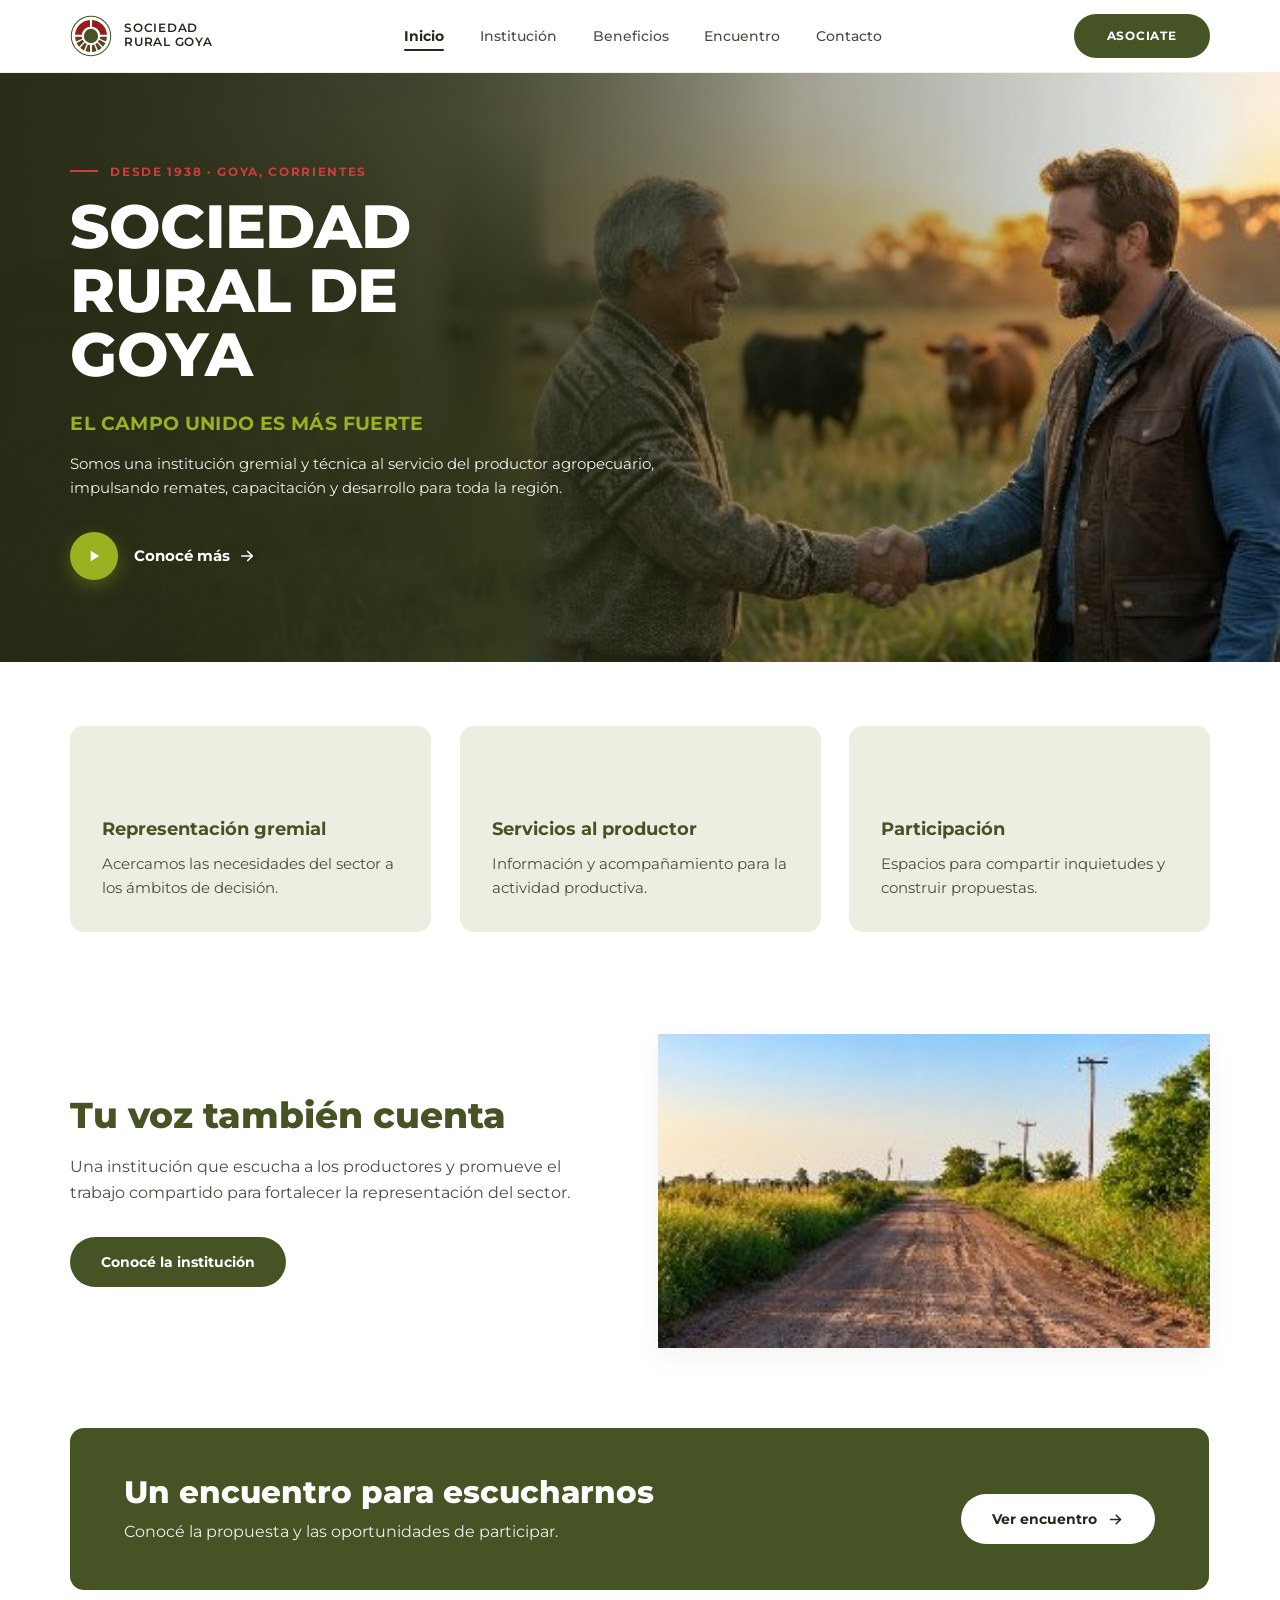
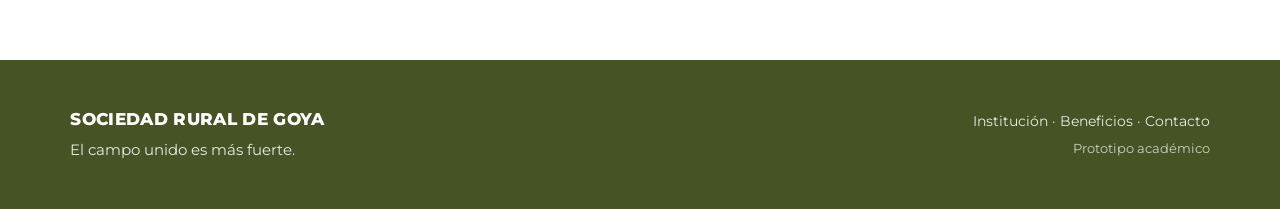
==== index.html @ 613d7abb "Initial commit: Sitio web institucional Sociedad Rural de Goya" ====
<!DOCTYPE html>
<html lang="es">
<head>
  <meta charset="UTF-8" />
  <meta name="viewport" content="width=device-width, initial-scale=1.0" />
  <title>Sociedad Rural de Goya — Inicio</title>
  <meta name="description" content="Sociedad Rural de Goya. Somos una institución gremial y técnica al servicio del productor agropecuario, impulsando remates, capacitación y desarrollo para toda la región." />
  <link rel="stylesheet" href="assets/css/fonts.css" />
  <link rel="stylesheet" href="assets/css/styles.css" />
</head>
<body>

  <!-- HEADER / NAVBAR -->
  <header class="site-header">
    <div class="container navbar">
      <a href="index.html" class="brand-logo" aria-label="Sociedad Rural de Goya - Inicio">
        <!-- Institucional Emblem SVG -->
        <svg viewBox="0 0 100 100" role="img" aria-hidden="true">
          <circle cx="50" cy="50" r="47" fill="#ffffff" stroke="#465425" stroke-width="2.5" />
          <!-- Top-left & Top-right Crimson Quadrants -->
          <path d="M 12 47 A 38 38 0 0 1 47.5 12 L 47.5 28 A 22 22 0 0 0 28 47 Z" fill="#991b1e" />
          <path d="M 52.5 12 A 38 38 0 0 1 88 47 L 72 47 A 22 22 0 0 0 52.5 28 Z" fill="#991b1e" />
          <!-- Bottom 8 Brown Rays -->
          <g fill="#5c4320">
            <path d="M 28.2 52 L 12.2 52 A 38 38 0 0 0 14.3 63.1 L 29.3 56.4 Z" />
            <path d="M 30.3 59.2 L 15.8 66.5 A 38 38 0 0 0 21.6 75.8 L 33.6 63.7 Z" />
            <path d="M 35.6 65.8 L 24.3 78.2 A 38 38 0 0 0 33.1 84.3 L 39.8 68.8 Z" />
            <path d="M 42.6 70.1 L 36.6 85.8 A 38 38 0 0 0 47.8 88.0 L 47.8 71.8 Z" />
            <path d="M 52.2 71.8 L 52.2 88.0 A 38 38 0 0 0 63.4 85.8 L 57.4 70.1 Z" />
            <path d="M 60.2 68.8 L 66.9 84.3 A 38 38 0 0 0 75.7 78.2 L 64.4 65.8 Z" />
            <path d="M 66.4 63.7 L 78.4 75.8 A 38 38 0 0 0 84.2 66.5 L 69.7 59.2 Z" />
            <path d="M 70.7 56.4 L 85.7 63.1 A 38 38 0 0 0 87.8 52 L 71.8 52 Z" />
          </g>
          <!-- Center Olive Circle -->
          <circle cx="50" cy="50" r="17" fill="#465425" />
        </svg>
        <span class="brand-text">
          <span>Sociedad</span>
          <span>Rural Goya</span>
        </span>
      </a>

      <button class="mobile-menu-toggle" aria-label="Abrir menú" aria-expanded="false">
        <svg width="26" height="26" viewBox="0 0 24 24" fill="none" stroke="currentColor" stroke-width="2.2" stroke-linecap="round">
          <line x1="3" y1="6" x2="21" y2="6" />
          <line x1="3" y1="12" x2="21" y2="12" />
          <line x1="3" y1="18" x2="21" y2="18" />
        </svg>
      </button>

      <ul class="nav-links">
        <li><a href="index.html" class="active">Inicio</a></li>
        <li><a href="institucion.html">Institución</a></li>
        <li><a href="beneficios.html">Beneficios</a></li>
        <li><a href="encuentro.html">Encuentro</a></li>
        <li><a href="#contacto">Contacto</a></li>
        <li class="nav-item-cta-mobile">
          <a href="asociate.html" class="btn btn-olive btn-nav-cta-mobile">Asociate</a>
        </li>
      </ul>

      <a href="asociate.html" class="btn btn-olive btn-nav-cta">Asociate</a>
    </div>
  </header>

  <!-- MAIN CONTENT -->
  <main>
    <!-- HERO SECTION -->
    <section class="hero-home">
      <div class="container">
        <div class="hero-home-content">
          <span class="hero-eyebrow">Desde 1938 · Goya, Corrientes</span>
          <h1 class="hero-title">
            Sociedad<br />
            Rural de<br />
            Goya
          </h1>
          <p class="hero-subtitle">El campo unido es más fuerte</p>
          <p class="hero-desc">
            Somos una institución gremial y técnica al servicio del productor agropecuario,
            impulsando remates, capacitación y desarrollo para toda la región.
          </p>
          <a href="institucion.html" class="hero-action">
            <span class="hero-play-btn" aria-hidden="true">
              <svg width="16" height="16" viewBox="0 0 24 24" fill="currentColor">
                <polygon points="7,4 20,12 7,20" />
              </svg>
            </span>
            <span class="hero-action-label">
              Conocé más
              <svg width="18" height="18" viewBox="0 0 24 24" fill="none" stroke="currentColor" stroke-width="2.2" stroke-linecap="round" stroke-linejoin="round">
                <line x1="5" y1="12" x2="19" y2="12" />
                <polyline points="13 6 19 12 13 18" />
              </svg>
            </span>
          </a>
        </div>
      </div>
    </section>

    <!-- 3 PILLARS SECTION -->
    <section class="section-pillars" id="beneficios">
      <div class="container">
        <div class="pillars-grid" data-stagger="100">
          <article class="pillar-card" data-reveal="up">
            <span class="pillar-badge" data-reveal="wipe" data-reveal-delay="200">1</span>
            <h2 class="pillar-title">Representación gremial</h2>
            <p class="pillar-text">
              Acercamos las necesidades del sector a los ámbitos de decisión.
            </p>
          </article>

          <article class="pillar-card" data-reveal="up">
            <span class="pillar-badge" data-reveal="wipe" data-reveal-delay="300">2</span>
            <h2 class="pillar-title">Servicios al productor</h2>
            <p class="pillar-text">
              Información y acompañamiento para la actividad productiva.
            </p>
          </article>

          <article class="pillar-card" data-reveal="up">
            <span class="pillar-badge" data-reveal="wipe" data-reveal-delay="400">3</span>
            <h2 class="pillar-title">Participación</h2>
            <p class="pillar-text">
              Espacios para compartir inquietudes y construir propuestas.
            </p>
          </article>
        </div>
      </div>
    </section>

    <!-- TU VOZ TAMBIÉN CUENTA -->
    <section class="section-voice">
      <div class="container">
        <div class="voice-grid">
          <div class="voice-content">
            <h2 class="section-heading" data-reveal="up">Tu voz también cuenta</h2>
            <p class="voice-text" data-reveal="up" data-reveal-delay="100">
              Una institución que escucha a los productores y promueve el trabajo compartido
              para fortalecer la representación del sector.
            </p>
            <a href="institucion.html" class="btn btn-olive" data-reveal="up" data-reveal-delay="200">Conocé la institución</a>
          </div>
          <div class="voice-image-wrap" data-reveal="up-large" data-reveal-delay="200">
            <img src="assets/img/caminos-rurales.jpg" alt="Camino rural en Goya, Corrientes" loading="lazy" />
          </div>
        </div>
      </div>
    </section>

    <!-- BANNER ENCUENTRO -->
    <section class="section-cta-banner" id="encuentro">
      <div class="container">
        <div class="cta-banner-box" data-reveal="up">
          <div>
            <h2 class="cta-banner-title" data-reveal="up">Un encuentro para escucharnos</h2>
            <p class="cta-banner-sub" data-reveal="up" data-reveal-delay="100">Conocé la propuesta y las oportunidades de participar.</p>
          </div>
          <a href="encuentro.html" class="btn btn-white" data-reveal="up" data-reveal-delay="200">
            Ver encuentro
            <svg width="17" height="17" viewBox="0 0 24 24" fill="none" stroke="currentColor" stroke-width="2.2" stroke-linecap="round" stroke-linejoin="round">
              <line x1="5" y1="12" x2="19" y2="12" />
              <polyline points="13 6 19 12 13 18" />
            </svg>
          </a>
        </div>
      </div>
    </section>
  </main>

  <!-- FOOTER -->
  <footer class="site-footer" id="contacto">
    <div class="container footer-inner">
      <div class="footer-left">
        <p class="footer-brand-title">Sociedad Rural de Goya</p>
        <p class="footer-brand-tagline">El campo unido es más fuerte.</p>
      </div>
      <div class="footer-right">
        <p class="footer-links">
          <a href="institucion.html">Institución</a> ·
          <a href="beneficios.html">Beneficios</a> ·
          <a href="#contacto">Contacto</a>
        </p>
        <p class="footer-meta">Prototipo académico</p>
      </div>
    </div>
  </footer>

  <script src="assets/js/main.js"></script>
</body>
</html>
---- assets/css/fonts.css ----
﻿@font-face {
  font-family: 'Montserrat';
  font-style: normal;
  font-weight: 400 800;
  font-display: block;
  src: url('[data-uri]') format('woff2');
  unicode-range: U+0100-02BA, U+02BD-02C5, U+02C7-02CC, U+02CE-02D7, U+02DD-02FF, U+0304, U+0308, U+0329, U+1D00-1DBF, U+1E00-1E9F, U+1EF2-1EFF, U+2020, U+20A0-20AB, U+20AD-20C0, U+2113, U+2C60-2C7F, U+A720-A7FF;
}
@font-face {
  font-family: 'Montserrat';
  font-style: normal;
  font-weight: 400 800;
  font-display: block;
  src: url('[data-uri]') format('woff2');
  unicode-range: U+0000-00FF, U+0131, U+0152-0153, U+02BB-02BC, U+02C6, U+02DA, U+02DC, U+0304, U+0308, U+0329, U+2000-206F, U+20AC, U+2122, U+2191, U+2193, U+2212, U+2215, U+FEFF, U+FFFD;
}
@font-face {
  font-family: 'Libre Baskerville';
  font-style: normal;
  font-weight: 400 700;
  font-display: block;
  src: url('[data-uri]') format('woff2');
  unicode-range: U+0000-00FF, U+0131, U+0152-0153, U+02BB-02BC, U+02C6, U+02DA, U+02DC, U+0304, U+0308, U+0329, U+2000-206F, U+20AC, U+2122, U+2191, U+2193, U+2212, U+2215, U+FEFF, U+FFFD;
}
---- assets/css/styles.css ----
:root {
  --olive-dark: #465425;
  --olive-darker: #36421b;
  --lime-accent: #98b222;
  --lime-bright: #b4cc34;
  --crimson: #a32428;
  --crimson-light: #d13b3f;
  --brown-earth: #5e4421;
  --sage-bg: #eceee2;
  --sage-light: #eef0ea;
  --text-dark: #25291c;
  --text-body: #4a4e42;
  --text-muted: #686c5e;
  --white: #ffffff;
  --container-width: 100%;
  --side-pad: clamp(24px, 5.5vw, 110px);
  --radius-sm: 8px;
  --radius-md: 14px;
  --radius-lg: 18px;
  --radius-pill: 9999px;
  --shadow-soft: 0 8px 24px rgba(37, 41, 28, 0.06);
  --transition: 0.22s cubic-bezier(0.4, 0, 0.2, 1);
}

*,
*::before,
*::after {
  box-sizing: border-box;
  margin: 0;
  padding: 0;
}

html {
  scroll-behavior: smooth;
  font-synthesis: none;
}

body {
  font-family: 'Montserrat', -apple-system, BlinkMacSystemFont, 'Segoe UI', Roboto, sans-serif;
  color: var(--text-body);
  background-color: var(--white);
  line-height: 1.6;
  -webkit-font-smoothing: antialiased;
  -moz-osx-font-smoothing: grayscale;
  overflow-x: hidden;
}

img,
svg {
  display: block;
  max-width: 100%;
}

a {
  color: inherit;
  text-decoration: none;
  transition: var(--transition);
}

main {
  transition: opacity 0.18s cubic-bezier(0.4, 0, 0.2, 1), transform 0.24s cubic-bezier(0.22, 1, 0.36, 1);
  will-change: opacity, transform;
}

main.page-fade-out {
  opacity: 0;
  transform: translateY(8px);
}

@keyframes viewFadeIn {
  from {
    opacity: 0;
    transform: translateY(10px);
  }
  to {
    opacity: 1;
    transform: translateY(0);
  }
}

.confirm-view:not([hidden]),
.form-view:not([hidden]) {
  animation: viewFadeIn 0.32s cubic-bezier(0.22, 1, 0.36, 1) both;
}

.container {
  width: 100%;
  max-width: var(--container-width);
  margin: 0 auto;
  padding: 0 var(--side-pad);
}

/* =========================================
   HEADER / NAVBAR
   ========================================= */
.site-header {
  position: sticky;
  top: 0;
  z-index: 100;
  background-color: rgba(255, 255, 255, 0.98);
  backdrop-filter: blur(8px);
  border-bottom: 1px solid rgba(70, 84, 37, 0.08);
}

.navbar {
  display: flex;
  align-items: center;
  justify-content: space-between;
  height: clamp(72px, 5.4vw, 88px);
  gap: 24px;
}

.brand-logo {
  display: inline-flex;
  align-items: center;
  gap: 12px;
}

.brand-logo svg {
  width: clamp(42px, 3.2vw, 52px);
  height: clamp(42px, 3.2vw, 52px);
  flex-shrink: 0;
}

.brand-text {
  display: flex;
  flex-direction: column;
  font-size: clamp(0.72rem, 0.8vw, 0.86rem);
  font-weight: 600;
  letter-spacing: 0.06em;
  line-height: 1.2;
  color: var(--text-dark);
  text-transform: uppercase;
}

.nav-links {
  display: flex;
  align-items: center;
  gap: clamp(24px, 2.8vw, 48px);
  list-style: none;
}

.nav-links a {
  position: relative;
  font-size: clamp(0.9rem, 1vw, 1.04rem);
  font-weight: 500;
  color: var(--text-body);
  padding: 6px 0;
}

.nav-links a:hover {
  color: var(--olive-dark);
}

.nav-links a.active {
  font-weight: 700;
  color: var(--text-dark);
}

.nav-links a.active::after {
  content: '';
  position: absolute;
  left: 0;
  right: 0;
  bottom: 0;
  height: 2.5px;
  background-color: var(--text-dark);
  border-radius: 2px;
}

.btn {
  display: inline-flex;
  align-items: center;
  justify-content: center;
  gap: 10px;
  font-family: inherit;
  font-weight: 700;
  font-size: clamp(0.86rem, 0.92vw, 0.98rem);
  border-radius: var(--radius-pill);
  padding: 13px 30px;
  border: 1.5px solid transparent;
  cursor: pointer;
  transition: var(--transition);
  white-space: nowrap;
}

.btn-olive {
  background-color: var(--olive-dark);
  color: var(--white);
}

.btn-olive:hover {
  background-color: var(--olive-darker);
  transform: translateY(-1px);
}

.btn-outline {
  background-color: var(--white);
  color: var(--text-dark);
  border-color: #c2c5ba;
}

.btn-outline:hover {
  border-color: var(--olive-dark);
  color: var(--olive-dark);
  transform: translateY(-1px);
}

.btn-nav-cta {
  padding: 11px 32px;
  font-size: clamp(0.76rem, 0.82vw, 0.88rem);
  letter-spacing: 0.06em;
  text-transform: uppercase;
}

.btn-white {
  background-color: var(--white);
  color: var(--text-dark);
}

.btn-white:hover {
  background-color: var(--sage-bg);
  transform: translateY(-1px);
}

.btn-crimson {
  background-color: #8f2125;
  color: var(--white);
}

.btn-crimson:hover {
  background-color: #74191c;
  transform: translateY(-1px);
}

.btn-white-bordered {
  background-color: var(--white);
  color: var(--text-dark);
  border-color: var(--olive-dark);
}

.btn-white-bordered:hover {
  background-color: var(--olive-dark);
  color: var(--white);
}

.mobile-menu-toggle {
  display: none;
  background: none;
  border: none;
  cursor: pointer;
  padding: 8px;
  color: var(--text-dark);
}

.nav-item-cta-mobile {
  display: none;
}

/* =========================================
   HERO — INICIO
   ========================================= */
.hero-home {
  position: relative;
  min-height: clamp(500px, 46vw, 760px);
  display: flex;
  align-items: center;
  background-color: #2c3119;
  background-image:
    linear-gradient(
      90deg,
      rgba(38, 43, 21, 0.86) 0%,
      rgba(44, 49, 25, 0.68) 36%,
      rgba(44, 49, 25, 0.12) 62%,
      rgba(44, 49, 25, 0) 100%
    ),
    url('../img/hero-inicio.jpg');
  background-size: cover;
  background-position: center right;
  color: var(--white);
  padding: clamp(64px, 6vw, 110px) 0;
}

.hero-home-content {
  max-width: clamp(460px, 46vw, 760px);
}

.hero-eyebrow {
  display: inline-flex;
  align-items: center;
  gap: 12px;
  font-size: clamp(0.75rem, 0.85vw, 0.92rem);
  font-weight: 700;
  letter-spacing: 0.14em;
  text-transform: uppercase;
  color: var(--crimson-light);
  margin-bottom: 14px;
}

.hero-eyebrow::before {
  content: '';
  display: inline-block;
  width: 28px;
  height: 2px;
  background-color: var(--crimson-light);
}

.hero-title {
  font-size: clamp(2.6rem, 4.8vw, 4.6rem);
  font-weight: 800;
  line-height: 1.04;
  letter-spacing: -0.01em;
  text-transform: uppercase;
  color: var(--white);
  margin-bottom: 22px;
}

.hero-title .text-lime {
  color: var(--lime-bright);
}

.hero-subtitle {
  font-size: clamp(1.1rem, 1.45vw, 1.55rem);
  font-weight: 700;
  text-transform: uppercase;
  letter-spacing: 0.02em;
  color: var(--lime-accent);
  margin-bottom: 14px;
}

.hero-desc {
  font-size: clamp(0.94rem, 1.08vw, 1.16rem);
  font-weight: 400;
  line-height: 1.6;
  color: rgba(255, 255, 255, 0.92);
  margin-bottom: 32px;
}

.hero-action {
  display: inline-flex;
  align-items: center;
  gap: 16px;
  color: var(--white);
  font-weight: 700;
  font-size: clamp(0.92rem, 1.02vw, 1.1rem);
}

.hero-play-btn {
  width: clamp(48px, 3.6vw, 58px);
  height: clamp(48px, 3.6vw, 58px);
  border-radius: 50%;
  background-color: var(--lime-accent);
  display: inline-flex;
  align-items: center;
  justify-content: center;
  color: var(--white);
  transition: var(--transition);
  box-shadow: 0 6px 18px rgba(152, 178, 34, 0.35);
}

.hero-action:hover .hero-play-btn {
  transform: scale(1.07);
  background-color: var(--lime-bright);
}

.hero-action-label {
  display: inline-flex;
  align-items: center;
  gap: 8px;
}

.hero-action:hover .hero-action-label {
  transform: translateX(3px);
}

/* =========================================
   SECTION: 3 PILLARS (INICIO & AFILIACIÓN)
   ========================================= */
.section-pillars {
  padding: clamp(56px, 5vw, 84px) 0 clamp(36px, 3.5vw, 56px);
}

.pillars-grid {
  display: grid;
  grid-template-columns: repeat(3, 1fr);
  gap: clamp(20px, 2.2vw, 36px);
}

.pillar-card {
  background-color: var(--sage-bg);
  border-radius: var(--radius-md);
  padding: clamp(26px, 2.5vw, 40px);
  transition: var(--transition);
}

.pillar-card--light {
  background-color: var(--sage-light);
}

.pillar-card:hover {
  transform: translateY(-3px);
  box-shadow: var(--shadow-soft);
}

.pillar-badge {
  width: clamp(38px, 2.8vw, 46px);
  height: clamp(38px, 2.8vw, 46px);
  border-radius: 50%;
  background-color: var(--olive-dark);
  color: var(--white);
  display: inline-flex;
  align-items: center;
  justify-content: center;
  font-weight: 700;
  font-size: clamp(0.95rem, 1.05vw, 1.12rem);
  margin-bottom: 18px;
}

.pillar-title {
  font-size: clamp(1.15rem, 1.35vw, 1.45rem);
  font-weight: 700;
  color: var(--olive-dark);
  margin-bottom: 10px;
}

.pillar-text {
  font-size: clamp(0.92rem, 1.02vw, 1.08rem);
  color: var(--text-body);
  line-height: 1.58;
}

/* =========================================
   SECTION: TU VOZ TAMBIÉN CUENTA (INICIO)
   ========================================= */
.section-voice {
  padding: clamp(48px, 4.5vw, 76px) 0 clamp(56px, 5vw, 84px);
}

.voice-grid {
  display: grid;
  grid-template-columns: 1fr 1.05fr;
  gap: clamp(36px, 4.8vw, 84px);
  align-items: center;
}

.section-heading {
  font-size: clamp(1.9rem, 2.8vw, 2.85rem);
  font-weight: 800;
  color: var(--olive-dark);
  line-height: 1.16;
  margin-bottom: 18px;
}

.section-heading--dark {
  color: var(--text-dark);
}

.voice-text {
  font-size: clamp(1rem, 1.15vw, 1.24rem);
  color: var(--text-body);
  line-height: 1.65;
  margin-bottom: 30px;
}

.voice-image-wrap {
  overflow: hidden;
  box-shadow: var(--shadow-soft);
}

.voice-image-wrap img {
  width: 100%;
  height: auto;
  object-fit: cover;
}

/* =========================================
   SECTION: CTA BANNER (INICIO & INSTITUCIÓN)
   ========================================= */
.section-cta-banner {
  padding: 16px 0 clamp(64px, 5.5vw, 96px);
}

.cta-banner-box {
  background-color: var(--olive-dark);
  border-radius: var(--radius-md);
  padding: clamp(36px, 3.6vw, 56px) clamp(36px, 4.2vw, 68px);
  color: var(--white);
  display: flex;
  align-items: flex-end;
  justify-content: space-between;
  gap: 32px;
}

.cta-banner-box--compact {
  align-items: center;
  padding: clamp(24px, 2.4vw, 38px) clamp(32px, 3.8vw, 58px);
}

.cta-banner-title {
  font-size: clamp(1.6rem, 2.4vw, 2.45rem);
  font-weight: 800;
  margin-bottom: 8px;
  line-height: 1.2;
}

.cta-banner-box--compact .cta-banner-title {
  font-size: clamp(1.3rem, 2vw, 1.95rem);
  margin-bottom: 0;
}

.cta-banner-sub {
  font-size: clamp(0.98rem, 1.1vw, 1.18rem);
  color: rgba(255, 255, 255, 0.9);
}

/* =========================================
   HERO — INSTITUCIÓN, BENEFICIOS & ENCUENTRO
   ========================================= */
.hero-institucion,
.hero-beneficios,
.hero-encuentro {
  position: relative;
  min-height: clamp(320px, 29vw, 480px);
  display: flex;
  align-items: center;
  background-color: #2f3621;
  background-size: cover;
  background-position: center top;
  color: var(--white);
  padding: clamp(56px, 5vw, 88px) 0;
}

.hero-institucion {
  background-image:
    linear-gradient(
      90deg,
      rgba(34, 40, 24, 0.72) 0%,
      rgba(34, 40, 24, 0.45) 48%,
      rgba(34, 40, 24, 0.08) 80%,
      rgba(34, 40, 24, 0) 100%
    ),
    url('../img/hero-institucion.jpg');
}

.hero-beneficios {
  background-image:
    linear-gradient(
      90deg,
      rgba(28, 33, 19, 0.82) 0%,
      rgba(28, 33, 19, 0.56) 46%,
      rgba(28, 33, 19, 0.14) 82%,
      rgba(28, 33, 19, 0.02) 100%
    ),
    url('../img/hero-beneficios.jpg');
  background-position: center center;
}

.hero-encuentro {
  min-height: clamp(400px, 36vw, 600px);
  background-image:
    linear-gradient(
      90deg,
      rgba(28, 34, 18, 0.8) 0%,
      rgba(28, 34, 18, 0.48) 46%,
      rgba(28, 34, 18, 0.08) 78%,
      rgba(28, 34, 18, 0) 100%
    ),
    url('../img/hero-encuentro.jpg');
  background-position: center right;
}

.hero-institucion-content {
  max-width: clamp(580px, 58vw, 920px);
}

.hero-kicker-lime {
  display: inline-block;
  font-size: clamp(0.78rem, 0.9vw, 0.96rem);
  font-weight: 700;
  text-transform: uppercase;
  letter-spacing: 0.06em;
  color: var(--lime-bright);
  margin-bottom: 10px;
}

.hero-institucion .hero-title,
.hero-beneficios .hero-title {
  font-size: clamp(2.1rem, 3.8vw, 3.6rem);
  line-height: 1.08;
  margin-bottom: 16px;
}

.hero-encuentro .hero-title {
  font-size: clamp(2.4rem, 4.5vw, 4.2rem);
  line-height: 1.04;
  margin-bottom: 18px;
}

.hero-lead-white {
  font-size: clamp(1.25rem, 1.6vw, 1.75rem);
  font-weight: 700;
  color: var(--white);
  margin-bottom: 10px;
}

.hero-institucion .hero-desc,
.hero-beneficios .hero-desc,
.hero-encuentro .hero-desc {
  max-width: clamp(460px, 44vw, 700px);
  margin-bottom: 0;
  font-size: clamp(0.96rem, 1.1vw, 1.2rem);
}

/* =========================================
   SECTION: QUIÉNES SOMOS / HISTORIA / NUESTRO LABOR
   ========================================= */
.section-eyebrow {
  display: block;
  font-size: clamp(0.76rem, 0.85vw, 0.92rem);
  font-weight: 700;
  text-transform: uppercase;
  letter-spacing: 0.05em;
  color: var(--crimson);
  margin-bottom: 8px;
}

.section-history {
  padding: clamp(56px, 5.2vw, 92px) 0;
}

.history-grid {
  display: grid;
  grid-template-columns: 1.15fr 0.85fr;
  gap: clamp(36px, 4.5vw, 80px);
  align-items: center;
}

.history-text p {
  font-size: clamp(0.96rem, 1.08vw, 1.18rem);
  color: var(--text-body);
  line-height: 1.68;
  margin-bottom: 18px;
}

.history-text p:last-child {
  margin-bottom: 0;
}

.history-seal {
  display: flex;
  justify-content: center;
  align-items: center;
}

.history-seal svg {
  width: clamp(240px, 21vw, 340px);
  height: clamp(240px, 21vw, 340px);
}

/* Horizontal Lockup Emblem on Beneficios */
.horizontal-emblem {
  display: inline-flex;
  align-items: center;
  gap: clamp(18px, 1.8vw, 28px);
}

.horizontal-emblem svg {
  width: clamp(115px, 10.5vw, 165px);
  height: clamp(115px, 10.5vw, 165px);
  flex-shrink: 0;
}

.horizontal-emblem-text {
  font-family: 'Libre Baskerville', Georgia, 'Times New Roman', serif;
  font-size: clamp(1.5rem, 2.3vw, 2.4rem);
  line-height: 1.22;
  letter-spacing: 0.04em;
  color: var(--text-dark);
  text-transform: uppercase;
}

/* =========================================
   SECTION: NUESTRO ROL GREMIAL
   ========================================= */
.section-role {
  background-color: var(--sage-bg);
  padding: clamp(56px, 5.2vw, 92px) 0;
}

.role-intro {
  max-width: clamp(620px, 62vw, 980px);
  margin-bottom: 38px;
}

.role-intro p {
  font-size: clamp(0.96rem, 1.08vw, 1.18rem);
  color: var(--text-body);
  line-height: 1.65;
}

.role-cards-grid {
  display: grid;
  grid-template-columns: repeat(3, 1fr);
  gap: clamp(20px, 2.2vw, 36px);
}

.role-card {
  background-color: var(--white);
  border-radius: var(--radius-md);
  padding: clamp(26px, 2.5vw, 40px);
  box-shadow: 0 4px 16px rgba(37, 41, 28, 0.04);
  transition: var(--transition);
}

.role-card:hover {
  transform: translateY(-3px);
  box-shadow: var(--shadow-soft);
}

.role-number {
  display: block;
  font-size: clamp(0.88rem, 0.98vw, 1.05rem);
  font-weight: 700;
  color: var(--crimson);
  margin-bottom: 10px;
}

.role-card-title {
  font-size: clamp(1.15rem, 1.35vw, 1.45rem);
  font-weight: 700;
  color: var(--olive-dark);
  margin-bottom: 10px;
}

.role-card-text {
  font-size: clamp(0.9rem, 1vw, 1.08rem);
  color: var(--text-body);
  line-height: 1.58;
}

/* =========================================
   SECTION: ACCIONES PARA LOS PRODUCTORES (BENEFICIOS)
   ========================================= */
.section-actions-list {
  background-color: var(--sage-bg);
  padding: clamp(56px, 5vw, 88px) 0;
}

.actions-table {
  margin-top: 28px;
  border-top: 1px solid rgba(70, 84, 37, 0.14);
}

.action-row {
  display: grid;
  grid-template-columns: 60px minmax(240px, 28%) 1fr;
  gap: 24px;
  align-items: baseline;
  padding: clamp(22px, 2vw, 32px) 0;
  border-bottom: 1px solid rgba(70, 84, 37, 0.14);
}

.action-num {
  font-size: clamp(0.88rem, 0.98vw, 1.05rem);
  font-weight: 700;
  color: var(--crimson);
}

.action-name {
  font-size: clamp(1.08rem, 1.25vw, 1.35rem);
  font-weight: 700;
  color: var(--olive-dark);
}

.action-desc {
  font-size: clamp(0.94rem, 1.05vw, 1.12rem);
  color: var(--text-body);
  line-height: 1.58;
}

/* =========================================
   SECTION: BENEFICIOS PARA SEGUIR CRECIENDO (2x2)
   ========================================= */
.section-benefits-grid {
  padding: clamp(56px, 5.2vw, 92px) 0 40px;
}

.benefits-intro {
  max-width: clamp(620px, 62vw, 980px);
  margin-bottom: 36px;
}

.benefits-intro p {
  font-size: clamp(0.96rem, 1.08vw, 1.16rem);
  color: var(--text-body);
  margin-bottom: 10px;
}

.benefits-note {
  font-size: clamp(0.86rem, 0.95vw, 1.02rem) !important;
  font-weight: 600;
  color: var(--text-dark) !important;
}

.benefits-cards-2x2 {
  display: grid;
  grid-template-columns: repeat(2, 1fr);
  gap: clamp(20px, 2.2vw, 36px);
}

.benefit-media-card {
  background-color: var(--sage-bg);
  border-radius: var(--radius-md);
  padding: clamp(22px, 2.2vw, 34px);
  display: grid;
  grid-template-columns: 1.15fr 0.85fr;
  gap: 24px;
  align-items: center;
  transition: var(--transition);
}

.benefit-media-card:hover {
  transform: translateY(-3px);
  box-shadow: var(--shadow-soft);
}

.benefit-media-title {
  font-size: clamp(1.12rem, 1.3vw, 1.4rem);
  font-weight: 700;
  color: var(--olive-dark);
  margin-bottom: 10px;
}

.benefit-media-desc {
  font-size: clamp(0.9rem, 1vw, 1.08rem);
  color: var(--text-body);
  line-height: 1.58;
}

.benefit-media-img {
  border-radius: var(--radius-sm);
  overflow: hidden;
  aspect-ratio: 74 / 62;
}

.benefit-media-img img {
  width: 100%;
  height: 100%;
  object-fit: cover;
}

/* =========================================
   SECTION: ¿CÓMO SOLICITAR LA AFILIACIÓN?
   ========================================= */
.section-affiliation {
  padding: 36px 0 clamp(64px, 5.5vw, 96px);
}

.affiliation-actions {
  display: flex;
  align-items: center;
  gap: 16px;
  margin-top: 28px;
  flex-wrap: wrap;
}

/* =========================================
   SECTION: ENCUENTRO — 3 COLUMNS & EVENT BAR
   ========================================= */
.section-encuentro-highlights {
  padding: clamp(52px, 4.8vw, 84px) 0 36px;
}

.encuentro-cols {
  display: grid;
  grid-template-columns: repeat(3, 1fr);
  gap: clamp(28px, 3.2vw, 56px);
}

.encuentro-col-title {
  font-size: clamp(1.15rem, 1.35vw, 1.45rem);
  font-weight: 700;
  color: var(--olive-dark);
  margin-bottom: 10px;
}

.encuentro-col-text {
  font-size: clamp(0.9rem, 1vw, 1.08rem);
  color: var(--text-body);
  line-height: 1.58;
}

.section-event-strip {
  padding: 18px 0 clamp(48px, 4.5vw, 76px);
}

.event-strip-box {
  background-color: var(--sage-bg);
  border-radius: var(--radius-md);
  padding: clamp(26px, 2.6vw, 42px) clamp(32px, 3.8vw, 60px);
  display: grid;
  grid-template-columns: repeat(3, 1fr);
  gap: 24px;
  align-items: center;
}

.event-strip-item {
  display: flex;
  align-items: center;
  gap: 18px;
}

.event-strip-icon {
  color: var(--olive-dark);
  flex-shrink: 0;
  display: inline-flex;
  align-items: center;
  justify-content: center;
}

.event-strip-text {
  font-size: clamp(0.98rem, 1.12vw, 1.22rem);
  font-weight: 700;
  color: var(--olive-dark);
  line-height: 1.3;
}

/* =========================================
   SECTION: AGENDA (ENCUENTRO)
   ========================================= */
.section-agenda {
  padding: 20px 0 clamp(48px, 4.5vw, 76px);
}

.agenda-header {
  margin-bottom: 36px;
}

.agenda-grid {
  display: grid;
  grid-template-columns: 1.05fr 0.95fr;
  gap: clamp(36px, 4.5vw, 80px);
  align-items: center;
}

.agenda-list {
  display: flex;
  flex-direction: column;
  gap: 28px;
}

.agenda-item {
  display: flex;
  align-items: flex-start;
  gap: 20px;
  padding: 10px 14px;
  border-radius: var(--radius-md);
  transition: background-color 0.35s ease, transform 0.35s ease;
}

.agenda-item.active {
  background-color: rgba(236, 238, 226, 0.65);
}

.agenda-icon-circle {
  width: clamp(58px, 4.5vw, 72px);
  height: clamp(58px, 4.5vw, 72px);
  border-radius: 50%;
  background-color: var(--sage-bg);
  color: var(--olive-dark);
  display: inline-flex;
  align-items: center;
  justify-content: center;
  flex-shrink: 0;
}

.agenda-item-title {
  font-size: clamp(1.08rem, 1.25vw, 1.35rem);
  font-weight: 700;
  color: var(--text-dark);
  margin-bottom: 6px;
}

.agenda-item-desc {
  font-size: clamp(0.9rem, 1.02vw, 1.1rem);
  color: var(--text-body);
  line-height: 1.58;
}

.agenda-photo-card {
  width: 100%;
  border-radius: var(--radius-md);
  overflow: hidden;
  box-shadow: var(--shadow-soft);
  aspect-ratio: 4 / 3.1;
}

/* =========================================
   SECTION: MAP BANNER (ENCUENTRO)
   ========================================= */
.section-map-banner {
  padding: 12px 0 clamp(64px, 5.5vw, 96px);
}

.map-banner-card {
  position: relative;
  border-radius: var(--radius-md);
  overflow: hidden;
  min-height: clamp(145px, 12vw, 210px);
  background-color: #74886c;
  background-image: url('../img/encuentro-mapa.jpg');
  background-size: cover;
  background-position: center;
  display: flex;
  align-items: center;
  padding: clamp(28px, 2.8vw, 46px) clamp(36px, 3.8vw, 60px);
  color: var(--white);
  box-shadow: var(--shadow-soft);
}

.map-banner-content {
  display: flex;
  align-items: center;
  gap: 20px;
  position: relative;
  z-index: 2;
}

.map-pin-large {
  color: var(--white);
  flex-shrink: 0;
}

.map-banner-title {
  font-size: clamp(1.25rem, 1.5vw, 1.65rem);
  font-weight: 800;
  color: var(--white);
  margin-bottom: 4px;
}

.map-banner-sub {
  font-size: clamp(0.94rem, 1.05vw, 1.14rem);
  color: rgba(255, 255, 255, 0.92);
}

/* =========================================
   PAGE: ASOCIATE (FORM & CONFIRMATION)
   ========================================= */
.hero-asociate {
  position: relative;
  min-height: clamp(280px, 25vw, 420px);
  display: flex;
  align-items: center;
  background-color: #2c3119;
  background-image:
    linear-gradient(
      90deg,
      rgba(32, 37, 17, 0.78) 0%,
      rgba(32, 37, 17, 0.42) 48%,
      rgba(32, 37, 17, 0.05) 85%,
      rgba(32, 37, 17, 0) 100%
    ),
    url('../img/hero-asociate.jpg');
  background-size: cover;
  background-position: center right;
  color: var(--white);
  padding: clamp(48px, 4.5vw, 80px) 0;
}

.hero-asociate .hero-title {
  font-size: clamp(2.2rem, 4vw, 3.8rem);
  line-height: 1.06;
  margin-bottom: 16px;
}

.hero-asociate .hero-desc {
  max-width: clamp(420px, 42vw, 660px);
  font-weight: 600;
  font-size: clamp(0.96rem, 1.1vw, 1.2rem);
  margin-bottom: 0;
}

.section-asociate-form {
  padding: clamp(48px, 4.5vw, 76px) 0 clamp(64px, 5.5vw, 96px);
}

.asociate-layout {
  display: grid;
  grid-template-columns: 1fr 23%;
  gap: clamp(28px, 3.2vw, 52px);
  align-items: stretch;
}

.asociate-form-card {
  background-color: #eff0e4;
  border-radius: var(--radius-lg);
  padding: clamp(32px, 3.4vw, 54px);
}

.asociate-form-title {
  font-size: clamp(1.5rem, 1.8vw, 2rem);
  font-weight: 800;
  color: var(--olive-dark);
  margin-bottom: 26px;
}

.form-grid-2col {
  display: grid;
  grid-template-columns: repeat(2, 1fr);
  gap: 22px clamp(24px, 2.8vw, 44px);
}

.form-group {
  display: flex;
  flex-direction: column;
  gap: 8px;
}

.form-label {
  font-size: clamp(0.82rem, 0.92vw, 0.98rem);
  font-weight: 500;
  color: var(--text-dark);
}

.form-input {
  width: 100%;
  height: clamp(44px, 3.4vw, 52px);
  padding: 8px 16px;
  font-family: inherit;
  font-size: 0.96rem;
  color: var(--text-dark);
  background-color: var(--white);
  border: 1px solid #cfd2c6;
  border-radius: 6px;
  outline: none;
  transition: var(--transition);
}

.form-input:focus {
  border-color: var(--olive-dark);
  box-shadow: 0 0 0 3px rgba(70, 84, 37, 0.14);
}

.form-input.input-error {
  border-color: var(--crimson);
  background-color: #fff8f8;
}

.form-error-msg {
  font-size: clamp(0.82rem, 0.92vw, 0.96rem);
  font-weight: 600;
  color: var(--crimson);
  margin-bottom: 18px;
}

.form-divider {
  border: none;
  border-top: 1px solid rgba(70, 84, 37, 0.12);
  margin: 28px 0 22px;
}

.form-info-row {
  display: flex;
  align-items: flex-start;
  gap: 12px;
  margin-bottom: 20px;
}

.form-info-badge {
  width: 24px;
  height: 24px;
  border-radius: 50%;
  background-color: var(--olive-dark);
  color: var(--white);
  font-size: 0.78rem;
  font-weight: 700;
  display: inline-flex;
  align-items: center;
  justify-content: center;
  flex-shrink: 0;
  margin-top: 2px;
}

.form-info-text strong {
  display: block;
  font-size: clamp(0.82rem, 0.92vw, 0.98rem);
  font-weight: 700;
  color: var(--text-dark);
  margin-bottom: 3px;
}

.form-info-text span {
  display: block;
  font-size: clamp(0.76rem, 0.84vw, 0.9rem);
  color: var(--text-muted);
}

.form-checkbox-row {
  display: inline-flex;
  align-items: center;
  gap: 12px;
  font-size: clamp(0.82rem, 0.92vw, 0.98rem);
  color: var(--text-body);
  cursor: pointer;
  margin-bottom: 28px;
  user-select: none;
}

.form-checkbox-row input[type="checkbox"] {
  width: 20px;
  height: 20px;
  accent-color: var(--olive-dark);
  border-radius: 4px;
  cursor: pointer;
}

.form-buttons-row {
  display: flex;
  align-items: center;
  gap: 14px;
  flex-wrap: wrap;
}

.asociate-help-card {
  background-color: #eff0e4;
  border-radius: var(--radius-lg);
  overflow: hidden;
  display: flex;
  flex-direction: column;
  justify-content: space-between;
  text-align: center;
}

.asociate-help-top {
  padding: clamp(90px, 9vw, 150px) 22px 24px;
}

.asociate-help-title {
  font-size: clamp(1.12rem, 1.3vw, 1.42rem);
  font-weight: 800;
  color: var(--olive-dark);
  margin-bottom: 6px;
}

.asociate-help-sub {
  font-size: clamp(0.86rem, 0.95vw, 1.04rem);
  color: var(--text-body);
  margin-bottom: 18px;
}

.asociate-help-line {
  width: 96px;
  height: 1px;
  background-color: rgba(70, 84, 37, 0.18);
  margin: 0 auto;
}

.asociate-help-img {
  width: 100%;
  margin-top: auto;
}

.asociate-help-img img {
  width: 100%;
  height: auto;
  display: block;
}

/* Confirmation View */
.confirm-view[hidden],
.form-view[hidden] {
  display: none !important;
}

.section-confirm-hero {
  padding: clamp(48px, 4.8vw, 80px) 0 clamp(40px, 4vw, 68px);
}

.confirm-hero-grid {
  display: grid;
  grid-template-columns: 1.2fr 0.8fr;
  gap: 40px;
  align-items: center;
}

.confirm-giant-title {
  font-size: clamp(2.6rem, 5vw, 4.5rem);
  font-weight: 800;
  line-height: 1.04;
  text-transform: uppercase;
  color: var(--olive-dark);
  margin: 10px 0 18px;
}

.confirm-lead {
  font-size: clamp(1.12rem, 1.35vw, 1.45rem);
  color: var(--text-body);
}

.section-confirm-banner {
  background-color: #eff0e4;
  padding: clamp(40px, 4vw, 64px) 0;
}

.confirm-banner-inner {
  display: flex;
  align-items: center;
  justify-content: center;
  gap: clamp(32px, 4vw, 64px);
  margin: 0 auto;
}

.confirm-check-circle {
  width: clamp(78px, 6.5vw, 104px);
  height: clamp(78px, 6.5vw, 104px);
  border-radius: 50%;
  border: 3.5px solid #2b331f;
  display: inline-flex;
  align-items: center;
  justify-content: center;
  color: #2b331f;
  flex-shrink: 0;
}

.confirm-banner-title {
  font-size: clamp(1.75rem, 2.8vw, 2.65rem);
  font-weight: 800;
  color: var(--olive-dark);
  margin-bottom: 8px;
}

.confirm-banner-text {
  font-size: clamp(0.98rem, 1.15vw, 1.24rem);
  color: var(--text-body);
  line-height: 1.58;
}

.section-confirm-next {
  padding: clamp(52px, 5vw, 84px) 0 clamp(64px, 5.5vw, 96px);
}

.confirm-next-cards {
  display: grid;
  grid-template-columns: repeat(3, 1fr);
  gap: clamp(20px, 2.2vw, 36px);
  margin-top: 26px;
}

.confirm-step-card {
  background-color: #eff0e4;
  border-radius: var(--radius-md);
  padding: clamp(26px, 2.5vw, 40px);
}

.confirm-footnote {
  font-size: clamp(0.8rem, 0.9vw, 0.95rem);
  color: var(--text-muted);
  margin-top: 22px;
  margin-bottom: 28px;
}

.confirm-actions {
  display: flex;
  align-items: center;
  gap: 16px;
  flex-wrap: wrap;
}

/* =========================================
   SECTION: TEMAS QUE NOS INVOLUCRAN
   ========================================= */
.section-topics {
  padding: clamp(56px, 5.2vw, 92px) 0 48px;
}

.topics-header {
  margin-bottom: 28px;
}

.topics-grid {
  display: grid;
  grid-template-columns: 1.05fr 0.95fr;
  gap: clamp(36px, 4.5vw, 80px);
  align-items: center;
}

.topics-media {
  display: flex;
  flex-direction: column;
  align-items: center;
}

.topics-image-frame {
  width: 100%;
  overflow: hidden;
  box-shadow: var(--shadow-soft);
  aspect-ratio: 16 / 9.2;
}

.topics-image-frame img,
.agenda-photo-card img {
  width: 100%;
  height: 100%;
  object-fit: cover;
  opacity: 1;
  transform: scale(1);
  transition: opacity 0.45s cubic-bezier(0.4, 0, 0.2, 1), transform 0.55s cubic-bezier(0.22, 1, 0.36, 1);
}

.topics-image-frame img.img-switching,
.agenda-photo-card img.img-switching {
  opacity: 0;
  transform: scale(1.02);
}

.carousel-dots {
  display: flex;
  align-items: center;
  justify-content: center;
  gap: 8px;
  margin-top: 14px;
}

.carousel-dot {
  width: 9px;
  height: 9px;
  border-radius: 50%;
  background-color: #b5b8ad;
  border: none;
  padding: 0;
  pointer-events: none;
  transition: background-color 0.35s ease, transform 0.35s ease;
}

.carousel-dot.active {
  background-color: var(--olive-dark);
  transform: scale(1.25);
}

.topics-list {
  display: flex;
  flex-direction: column;
  gap: 24px;
}

.topic-item {
  padding: 14px 18px;
  border-left: 3px solid transparent;
  border-radius: 0 var(--radius-sm) var(--radius-sm) 0;
  transition: border-color 0.35s ease, background-color 0.35s ease;
}

.topic-item.active {
  border-left-color: var(--olive-dark);
  background-color: rgba(236, 238, 226, 0.65);
}

.topic-title {
  font-size: clamp(1.12rem, 1.3vw, 1.4rem);
  font-weight: 700;
  color: var(--olive-dark);
  margin-bottom: 4px;
}

.topic-desc {
  font-size: clamp(0.92rem, 1.02vw, 1.1rem);
  color: var(--text-body);
}

/* =========================================
   FOOTER
   ========================================= */
.site-footer {
  background-color: var(--olive-dark);
  color: var(--white);
  padding: clamp(38px, 3.6vw, 56px) 0;
}

.footer-inner {
  display: flex;
  align-items: center;
  justify-content: space-between;
  gap: 24px;
  flex-wrap: wrap;
}

.footer-brand-title {
  font-size: clamp(1.05rem, 1.2vw, 1.3rem);
  font-weight: 800;
  text-transform: uppercase;
  letter-spacing: 0.02em;
  margin-bottom: 6px;
}

.footer-brand-tagline {
  font-size: clamp(0.92rem, 1vw, 1.08rem);
  color: rgba(255, 255, 255, 0.88);
}

.footer-right {
  text-align: right;
  font-size: clamp(0.86rem, 0.95vw, 1.02rem);
  color: rgba(255, 255, 255, 0.88);
}

.footer-links {
  margin-bottom: 6px;
}

.footer-links a:hover {
  color: var(--lime-bright);
  text-decoration: underline;
}

.footer-meta {
  font-size: clamp(0.82rem, 0.9vw, 0.96rem);
  color: rgba(255, 255, 255, 0.72);
}

/* =========================================
   RESPONSIVE DESIGN (MOBILE & TABLET)
   ========================================= */
@media (max-width: 768px) {
  :root {
    --side-pad: 16px;
    --reveal-distance: 24px;
    --reveal-distance-lg: 40px;
  }

  /* Header: Logo left, only 3 lines right; Asociate inside dropdown */
  .navbar {
    height: 60px;
  }

  .brand-logo svg {
    width: 36px;
    height: 36px;
  }

  .brand-text {
    font-size: 0.65rem;
  }

  .mobile-menu-toggle {
    display: inline-flex;
    margin-left: auto;
  }

  .btn-nav-cta {
    display: none !important;
  }

  .nav-links {
    position: absolute;
    top: 60px;
    left: 0;
    right: 0;
    background-color: var(--white);
    flex-direction: column;
    gap: 0;
    padding: 12px 20px 18px;
    border-bottom: 1px solid rgba(70, 84, 37, 0.12);
    box-shadow: 0 12px 24px rgba(0, 0, 0, 0.08);
    display: none;
  }

  .nav-links.open {
    display: flex;
  }

  .nav-links li {
    width: 100%;
  }

  .nav-links a {
    display: block;
    padding: 10px 0;
    font-size: 0.88rem;
  }

  .nav-item-cta-mobile {
    display: block;
    padding-top: 10px;
  }

  .nav-links .btn-nav-cta-mobile {
    display: flex;
    width: 100%;
    justify-content: center;
    padding: 11px 20px;
    color: var(--white);
    font-size: 0.8rem;
    font-weight: 700;
    letter-spacing: 0.06em;
    text-transform: uppercase;
  }

  .nav-links .btn-nav-cta-mobile:hover {
    color: var(--white);
  }

  /* Scale down global typography & spacing on mobile so it looks like desktop in miniature (not zoomed in) */
  .btn {
    font-size: 0.72rem;
    padding: 9px 18px;
    gap: 6px;
  }

  .section-eyebrow {
    font-size: 0.62rem;
    margin-bottom: 4px;
  }

  .section-heading {
    font-size: 1.28rem;
    margin-bottom: 10px;
  }

  /* Heroes scaled proportionally */
  .hero-home {
    min-height: 270px;
    padding: 32px 0;
    background-position: 62% center;
  }

  .hero-institucion,
  .hero-beneficios,
  .hero-encuentro,
  .hero-asociate {
    min-height: 210px;
    padding: 28px 0;
  }

  .hero-home-content,
  .hero-institucion-content {
    max-width: 66%;
  }

  .hero-eyebrow,
  .hero-kicker-lime {
    font-size: 0.6rem;
    margin-bottom: 6px;
  }

  .hero-eyebrow::before {
    width: 16px;
  }

  .hero-title,
  .hero-institucion .hero-title,
  .hero-beneficios .hero-title,
  .hero-encuentro .hero-title,
  .hero-asociate .hero-title {
    font-size: 1.5rem;
    margin-bottom: 10px;
  }

  .hero-subtitle,
  .hero-lead-white {
    font-size: 0.82rem;
    margin-bottom: 6px;
  }

  .hero-desc,
  .hero-institucion .hero-desc,
  .hero-beneficios .hero-desc,
  .hero-encuentro .hero-desc,
  .hero-asociate .hero-desc {
    font-size: 0.72rem;
    line-height: 1.45;
    margin-bottom: 14px;
  }

  .hero-play-btn {
    width: 34px;
    height: 34px;
  }

  .hero-action {
    font-size: 0.75rem;
    gap: 10px;
  }

  /* Section paddings scaled down */
  .section-pillars,
  .section-voice,
  .section-history,
  .section-role,
  .section-topics,
  .section-actions-list,
  .section-benefits-grid,
  .section-affiliation,
  .section-encuentro-highlights,
  .section-agenda,
  .section-asociate-form,
  .section-confirm-hero,
  .section-confirm-next {
    padding: 28px 0;
  }

  .section-cta-banner,
  .section-map-banner,
  .section-event-strip {
    padding: 12px 0 28px;
  }

  /* Keep 3-column sections side-by-side in 3 compact columns like desktop */
  .pillars-grid,
  .role-cards-grid,
  .encuentro-cols,
  .confirm-next-cards {
    grid-template-columns: repeat(3, 1fr);
    gap: 10px;
  }

  .pillar-card,
  .role-card,
  .confirm-step-card {
    padding: 14px 10px;
    border-radius: 10px;
  }

  .pillar-badge {
    width: 26px;
    height: 26px;
    font-size: 0.72rem;
    margin-bottom: 8px;
  }

  .role-number {
    font-size: 0.7rem;
    margin-bottom: 4px;
  }

  .pillar-title,
  .role-card-title,
  .encuentro-col-title {
    font-size: 0.8rem;
    line-height: 1.25;
    margin-bottom: 5px;
  }

  .pillar-text,
  .role-card-text,
  .encuentro-col-text {
    font-size: 0.68rem;
    line-height: 1.4;
  }

  /* Keep 2-column text/seal sections side-by-side, but give photo sections full width so photos look large */
  .history-grid,
  .confirm-hero-grid {
    grid-template-columns: 1.1fr 0.9fr;
    gap: 16px;
  }

  .voice-grid,
  .topics-grid,
  .agenda-grid {
    grid-template-columns: 1fr;
    gap: 18px;
  }

  .topics-image-frame,
  .agenda-photo-card,
  .voice-image-wrap {
    width: 100%;
    border-radius: 12px;
  }

  .agenda-photo-card {
    aspect-ratio: 16 / 10;
  }

  .topics-image-frame {
    aspect-ratio: 16 / 10;
  }

  .voice-text,
  .history-text p,
  .role-intro p,
  .benefits-intro p {
    font-size: 0.74rem;
    line-height: 1.5;
    margin-bottom: 12px;
  }

  .role-intro,
  .benefits-intro {
    margin-bottom: 18px;
  }

  .history-seal svg {
    width: 135px;
    height: 135px;
  }

  .horizontal-emblem {
    gap: 10px;
  }

  .horizontal-emblem svg {
    width: 68px;
    height: 68px;
  }

  .horizontal-emblem-text {
    font-size: 0.95rem;
  }

  /* ACCIONES PARA LOS PRODUCTORES: 2x2 Square Grid ("dos y dos, como en un cuadrado") */
  .actions-table {
    display: grid;
    grid-template-columns: repeat(2, 1fr);
    gap: 12px;
    margin-top: 16px;
    border-top: none;
  }

  .action-row {
    display: flex;
    flex-direction: column;
    gap: 4px;
    padding: 14px 12px;
    background-color: rgba(255, 255, 255, 0.55);
    border-radius: 10px;
    border-bottom: none;
  }

  .action-num {
    font-size: 0.72rem;
  }

  .action-name {
    font-size: 0.84rem;
    line-height: 1.25;
  }

  .action-desc {
    font-size: 0.7rem;
    line-height: 1.42;
  }

  /* BENEFICIOS PARA SEGUIR CRECIENDO: 2x2 Square Grid */
  .benefits-cards-2x2 {
    grid-template-columns: repeat(2, 1fr);
    gap: 12px;
  }

  .benefit-media-card {
    grid-template-columns: 1fr;
    padding: 12px;
    gap: 10px;
    border-radius: 10px;
  }

  .benefit-media-title {
    font-size: 0.84rem;
    margin-bottom: 4px;
  }

  .benefit-media-desc {
    font-size: 0.68rem;
    line-height: 1.4;
  }

  /* Temas & Agenda items comfortable reading size with large photo */
  .topics-list,
  .agenda-list {
    gap: 12px;
  }

  .topic-item {
    padding: 10px 14px;
  }

  .topic-title,
  .agenda-item-title {
    font-size: 0.92rem;
    margin-bottom: 3px;
  }

  .topic-desc,
  .agenda-item-desc {
    font-size: 0.78rem;
    line-height: 1.45;
  }

  .agenda-item {
    gap: 14px;
    padding: 10px 12px;
  }

  .agenda-icon-circle {
    width: 44px;
    height: 44px;
  }

  .agenda-icon-circle svg {
    width: 22px;
    height: 22px;
  }

  /* Event Info Strip in 3 columns */
  .event-strip-box {
    grid-template-columns: repeat(3, 1fr);
    padding: 14px 12px;
    gap: 8px;
  }

  .event-strip-item {
    gap: 8px;
  }

  .event-strip-icon svg {
    width: 26px;
    height: 26px;
  }

  .event-strip-text {
    font-size: 0.68rem;
  }

  /* CTA Banner & Map Banner */
  .cta-banner-box {
    padding: 20px 18px;
    gap: 14px;
    align-items: center;
  }

  .cta-banner-box--compact {
    padding: 16px 18px;
  }

  .cta-banner-title,
  .cta-banner-box--compact .cta-banner-title {
    font-size: 0.98rem;
    margin-bottom: 4px;
  }

  .cta-banner-sub {
    font-size: 0.72rem;
  }

  .map-banner-card {
    min-height: 96px;
    padding: 16px 18px;
  }

  .map-pin-large svg {
    width: 28px;
    height: 34px;
  }

  .map-banner-title {
    font-size: 0.92rem;
  }

  .map-banner-sub {
    font-size: 0.72rem;
  }

  /* Asociate Form & Confirmation on Mobile — larger and closer so it's comfortable to read and fill */
  .asociate-layout {
    grid-template-columns: 1fr;
    gap: 20px;
  }

  .asociate-form-card {
    padding: 26px 20px;
    border-radius: 14px;
  }

  .asociate-form-title {
    font-size: 1.35rem;
    margin-bottom: 18px;
  }

  .form-grid-2col {
    grid-template-columns: 1fr;
    gap: 14px;
  }

  .form-label {
    font-size: 0.84rem;
  }

  .form-input {
    height: 44px;
    padding: 8px 12px;
    font-size: 0.92rem;
  }

  .form-divider {
    margin: 20px 0 16px;
  }

  .form-info-badge {
    width: 22px;
    height: 22px;
    font-size: 0.76rem;
  }

  .form-info-text strong {
    font-size: 0.82rem;
  }

  .form-info-text span {
    font-size: 0.76rem;
  }

  .form-checkbox-row {
    font-size: 0.82rem;
    margin-bottom: 20px;
  }

  .form-buttons-row .btn {
    font-size: 0.84rem;
    padding: 11px 22px;
  }

  .asociate-help-top {
    padding: 28px 18px 18px;
  }

  .asociate-help-title {
    font-size: 1.05rem;
  }

  .asociate-help-sub {
    font-size: 0.84rem;
  }

  .confirm-giant-title {
    font-size: 1.95rem;
    margin: 8px 0 12px;
  }

  .confirm-lead {
    font-size: 0.92rem;
  }

  .section-confirm-banner {
    padding: 28px 0;
  }

  .confirm-banner-inner {
    gap: 20px;
  }

  .confirm-check-circle {
    width: 58px;
    height: 58px;
    border-width: 3px;
  }

  .confirm-check-circle svg {
    width: 28px;
    height: 28px;
  }

  .confirm-banner-title {
    font-size: 1.35rem;
    margin-bottom: 6px;
  }

  .confirm-banner-text {
    font-size: 0.85rem;
  }

  /* Footer */
  .site-footer {
    padding: 24px 0;
  }

  .footer-brand-title {
    font-size: 0.82rem;
  }

  .footer-brand-tagline,
  .footer-right {
    font-size: 0.7rem;
  }

  .footer-meta {
    font-size: 0.65rem;
  }
}

/* =========================================
   SCROLL-TRIGGERED ANIMATIONS & SCROLLSPY
   ========================================= */
:root {
  --reveal-distance: 60px;
  --reveal-distance-lg: 100px;
  --reveal-duration: 700ms;
  --reveal-wipe-duration: 600ms;
  --reveal-ease: cubic-bezier(0.22, 1, 0.36, 1);
}

section[id],
footer[id] {
  scroll-margin-top: 88px;
}

/* Initial hidden states (only when JS is active) */
.js [data-reveal],
.js [data-reveal="up"] {
  opacity: 0;
  transform: translateY(var(--reveal-distance));
  transition:
    opacity var(--reveal-duration) var(--reveal-ease),
    transform var(--reveal-duration) var(--reveal-ease);
  transition-delay: var(--reveal-delay, 0ms);
}

.js [data-reveal="up-large"] {
  opacity: 0;
  transform: translateY(var(--reveal-distance-lg));
  transition:
    opacity var(--reveal-duration) var(--reveal-ease),
    transform var(--reveal-duration) var(--reveal-ease);
  transition-delay: var(--reveal-delay, 0ms);
}

.js [data-reveal="wipe"] {
  clip-path: inset(0 0 100% 0);
  transition: clip-path var(--reveal-wipe-duration) var(--reveal-ease);
  transition-delay: var(--reveal-delay, 0ms);
}

/* Revealed final states */
.js [data-reveal].is-revealed {
  opacity: 1;
  transform: translateY(0);
}

.js [data-reveal="wipe"].is-revealed {
  clip-path: inset(0 0 0 0);
}

/* Optional horizontal carousel track support */
[data-carousel-track] {
  display: flex;
  transition: transform 500ms ease-out;
}

@media (max-width: 768px) {
  :root {
    --reveal-distance: 30px;
    --reveal-distance-lg: 50px;
  }
}

@media (prefers-reduced-motion: reduce) {
  .js [data-reveal],
  .js [data-reveal="up"],
  .js [data-reveal="up-large"],
  .js [data-reveal="wipe"] {
    opacity: 1 !important;
    transform: none !important;
    clip-path: none !important;
    transition: none !important;
  }
}
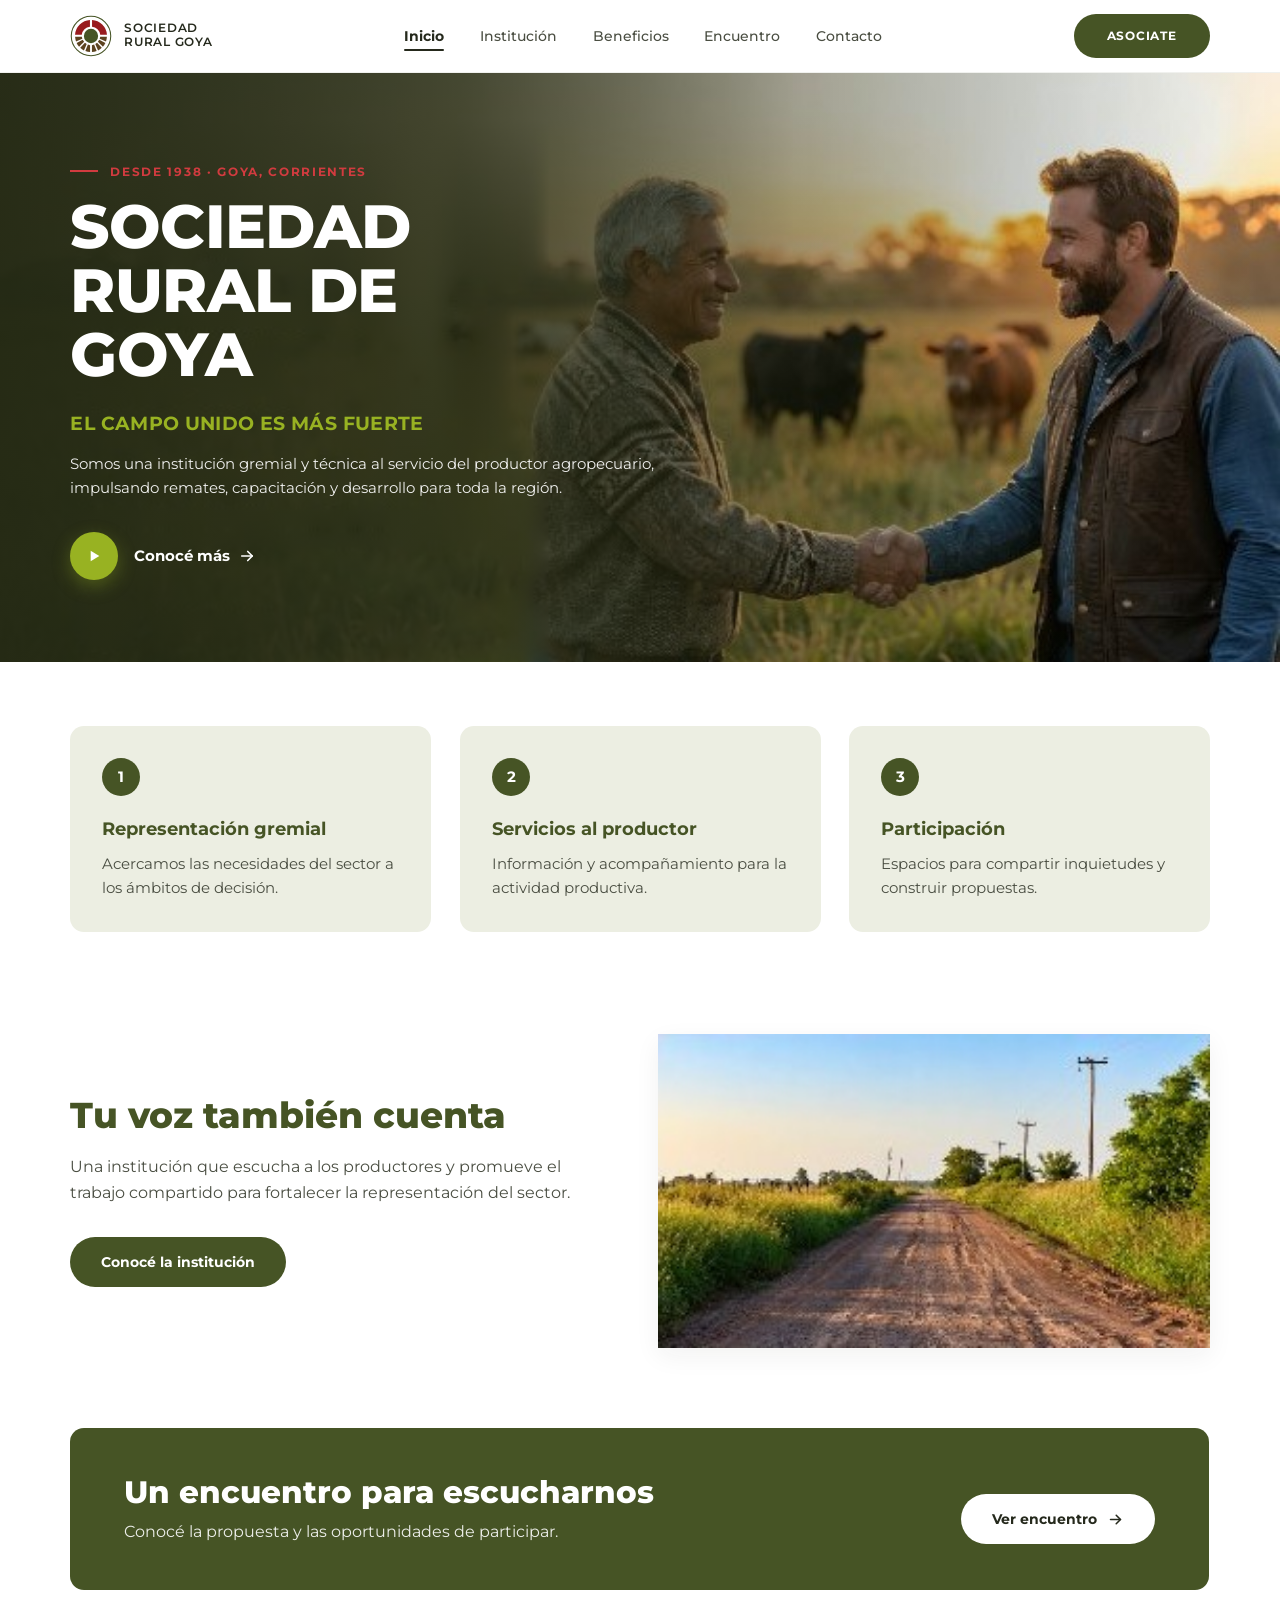
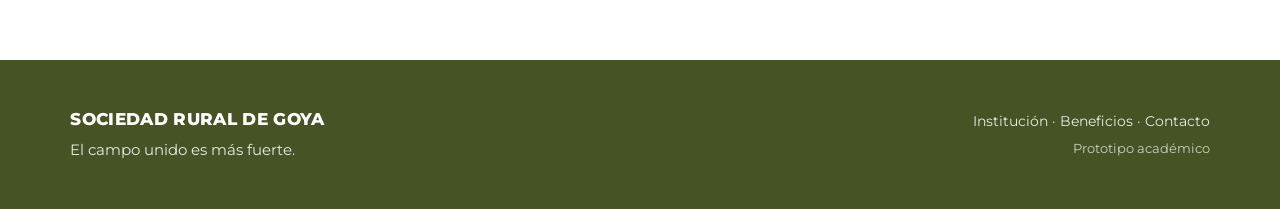
==== commit d393a0ba: "Fix mobile footer layout and responsive centering across all devices" ====
--- a/index.html
+++ b/index.html
@@ -103,7 +103,7 @@
       <div class="container">
         <div class="pillars-grid" data-stagger="100">
           <article class="pillar-card" data-reveal="up">
-            <span class="pillar-badge" data-reveal="wipe" data-reveal-delay="200">1</span>
+            <span class="pillar-badge">1</span>
             <h2 class="pillar-title">Representación gremial</h2>
             <p class="pillar-text">
               Acercamos las necesidades del sector a los ámbitos de decisión.
@@ -111,7 +111,7 @@
           </article>
 
           <article class="pillar-card" data-reveal="up">
-            <span class="pillar-badge" data-reveal="wipe" data-reveal-delay="300">2</span>
+            <span class="pillar-badge">2</span>
             <h2 class="pillar-title">Servicios al productor</h2>
             <p class="pillar-text">
               Información y acompañamiento para la actividad productiva.
@@ -119,7 +119,7 @@
           </article>
 
           <article class="pillar-card" data-reveal="up">
-            <span class="pillar-badge" data-reveal="wipe" data-reveal-delay="400">3</span>
+            <span class="pillar-badge">3</span>
             <h2 class="pillar-title">Participación</h2>
             <p class="pillar-text">
               Espacios para compartir inquietudes y construir propuestas.
--- a/assets/css/styles.css
+++ b/assets/css/styles.css
@@ -33,6 +33,9 @@
 html {
   scroll-behavior: smooth;
   font-synthesis: none;
+  width: 100%;
+  max-width: 100%;
+  overflow-x: hidden;
 }
 
 body {
@@ -1467,6 +1470,7 @@
   color: var(--text-body);
 }
 
+
 /* =========================================
    FOOTER
    ========================================= */
@@ -1474,14 +1478,23 @@
   background-color: var(--olive-dark);
   color: var(--white);
   padding: clamp(38px, 3.6vw, 56px) 0;
+  width: 100%;
+  max-width: 100%;
+  overflow-x: clip;
 }
 
 .footer-inner {
   display: flex;
+  flex-direction: row;
   align-items: center;
   justify-content: space-between;
-  gap: 24px;
-  flex-wrap: wrap;
+  gap: 20px;
+  flex-wrap: nowrap;
+}
+
+.footer-left {
+  text-align: left;
+  min-width: 0;
 }
 
 .footer-brand-title {
@@ -1499,6 +1512,7 @@
 
 .footer-right {
   text-align: right;
+  flex-shrink: 0;
   font-size: clamp(0.86rem, 0.95vw, 1.02rem);
   color: rgba(255, 255, 255, 0.88);
 }
@@ -1520,16 +1534,34 @@
 /* =========================================
    RESPONSIVE DESIGN (MOBILE & TABLET)
    ========================================= */
+.site-header,
+main,
+section {
+  width: 100%;
+  max-width: 100%;
+  overflow-x: clip;
+}
+
 @media (max-width: 768px) {
   :root {
-    --side-pad: 16px;
+    --side-pad: clamp(12px, 4vw, 18px);
     --reveal-distance: 24px;
     --reveal-distance-lg: 40px;
+  }
+
+  .container {
+    width: 100%;
+    max-width: 100%;
+    margin-left: auto;
+    margin-right: auto;
+    padding-left: var(--side-pad);
+    padding-right: var(--side-pad);
   }
 
   /* Header: Logo left, only 3 lines right; Asociate inside dropdown */
   .navbar {
     height: 60px;
+    width: 100%;
   }
 
   .brand-logo svg {
@@ -1599,46 +1631,51 @@
     color: var(--white);
   }
 
-  /* Scale down global typography & spacing on mobile so it looks like desktop in miniature (not zoomed in) */
+  /* Scale down global typography & spacing on mobile so it fits any phone cleanly */
   .btn {
-    font-size: 0.72rem;
-    padding: 9px 18px;
+    font-size: clamp(0.68rem, 2.7vw, 0.76rem);
+    padding: 9px 16px;
     gap: 6px;
   }
 
   .section-eyebrow {
-    font-size: 0.62rem;
+    font-size: clamp(0.58rem, 2.3vw, 0.65rem);
     margin-bottom: 4px;
   }
 
   .section-heading {
-    font-size: 1.28rem;
+    font-size: clamp(1.15rem, 4.8vw, 1.35rem);
     margin-bottom: 10px;
   }
 
-  /* Heroes scaled proportionally */
+  /* Heroes centered and scaled proportionally on all phones */
   .hero-home {
-    min-height: 270px;
-    padding: 32px 0;
+    width: 100%;
+    min-height: 260px;
+    padding: 30px 0;
     background-position: 62% center;
+    background-size: cover;
   }
 
   .hero-institucion,
   .hero-beneficios,
   .hero-encuentro,
   .hero-asociate {
+    width: 100%;
     min-height: 210px;
     padding: 28px 0;
+    background-size: cover;
   }
 
   .hero-home-content,
   .hero-institucion-content {
-    max-width: 66%;
+    max-width: 100%;
+    width: 100%;
   }
 
   .hero-eyebrow,
   .hero-kicker-lime {
-    font-size: 0.6rem;
+    font-size: clamp(0.58rem, 2.3vw, 0.65rem);
     margin-bottom: 6px;
   }
 
@@ -1651,13 +1688,13 @@
   .hero-beneficios .hero-title,
   .hero-encuentro .hero-title,
   .hero-asociate .hero-title {
-    font-size: 1.5rem;
+    font-size: clamp(1.38rem, 5.8vw, 1.65rem);
     margin-bottom: 10px;
   }
 
   .hero-subtitle,
   .hero-lead-white {
-    font-size: 0.82rem;
+    font-size: clamp(0.76rem, 3.1vw, 0.88rem);
     margin-bottom: 6px;
   }
 
@@ -1666,9 +1703,10 @@
   .hero-beneficios .hero-desc,
   .hero-encuentro .hero-desc,
   .hero-asociate .hero-desc {
-    font-size: 0.72rem;
+    font-size: clamp(0.7rem, 2.8vw, 0.78rem);
     line-height: 1.45;
     margin-bottom: 14px;
+    max-width: 92%;
   }
 
   .hero-play-btn {
@@ -1677,7 +1715,7 @@
   }
 
   .hero-action {
-    font-size: 0.75rem;
+    font-size: clamp(0.72rem, 2.8vw, 0.8rem);
     gap: 10px;
   }
 
@@ -1704,60 +1742,70 @@
     padding: 12px 0 28px;
   }
 
-  /* Keep 3-column sections side-by-side in 3 compact columns like desktop */
+  /* Keep 3-column sections side-by-side in 3 equal, fluid columns that never overflow any phone width */
   .pillars-grid,
   .role-cards-grid,
   .encuentro-cols,
   .confirm-next-cards {
-    grid-template-columns: repeat(3, 1fr);
-    gap: 10px;
+    grid-template-columns: repeat(3, minmax(0, 1fr));
+    gap: clamp(6px, 2vw, 10px);
+    width: 100%;
   }
 
   .pillar-card,
   .role-card,
-  .confirm-step-card {
-    padding: 14px 10px;
+  .confirm-step-card,
+  .encuentro-col {
+    min-width: 0;
+    padding: clamp(10px, 2.8vw, 14px) clamp(7px, 2vw, 10px);
     border-radius: 10px;
+    overflow-wrap: break-word;
+    word-wrap: break-word;
   }
 
   .pillar-badge {
-    width: 26px;
-    height: 26px;
-    font-size: 0.72rem;
-    margin-bottom: 8px;
+    width: clamp(22px, 6vw, 26px);
+    height: clamp(22px, 6vw, 26px);
+    font-size: clamp(0.64rem, 2.5vw, 0.72rem);
+    margin-bottom: 7px;
   }
 
   .role-number {
-    font-size: 0.7rem;
+    font-size: clamp(0.64rem, 2.5vw, 0.72rem);
     margin-bottom: 4px;
   }
 
   .pillar-title,
   .role-card-title,
   .encuentro-col-title {
-    font-size: 0.8rem;
-    line-height: 1.25;
+    font-size: clamp(0.65rem, 2.6vw, 0.8rem);
+    line-height: 1.22;
     margin-bottom: 5px;
+    overflow-wrap: break-word;
+    word-wrap: break-word;
   }
 
   .pillar-text,
   .role-card-text,
   .encuentro-col-text {
-    font-size: 0.68rem;
-    line-height: 1.4;
+    font-size: clamp(0.57rem, 2.22vw, 0.68rem);
+    line-height: 1.35;
+    overflow-wrap: break-word;
+    word-wrap: break-word;
   }
 
   /* Keep 2-column text/seal sections side-by-side, but give photo sections full width so photos look large */
   .history-grid,
   .confirm-hero-grid {
-    grid-template-columns: 1.1fr 0.9fr;
-    gap: 16px;
+    grid-template-columns: minmax(0, 1.15fr) minmax(0, 0.85fr);
+    gap: 12px;
+    align-items: center;
   }
 
   .voice-grid,
   .topics-grid,
   .agenda-grid {
-    grid-template-columns: 1fr;
+    grid-template-columns: minmax(0, 1fr);
     gap: 18px;
   }
 
@@ -1780,7 +1828,7 @@
   .history-text p,
   .role-intro p,
   .benefits-intro p {
-    font-size: 0.74rem;
+    font-size: clamp(0.7rem, 2.8vw, 0.78rem);
     line-height: 1.5;
     margin-bottom: 12px;
   }
@@ -1791,76 +1839,82 @@
   }
 
   .history-seal svg {
-    width: 135px;
-    height: 135px;
+    width: clamp(105px, 28vw, 135px);
+    height: clamp(105px, 28vw, 135px);
   }
 
   .horizontal-emblem {
-    gap: 10px;
+    gap: 8px;
   }
 
   .horizontal-emblem svg {
-    width: 68px;
-    height: 68px;
+    width: clamp(48px, 14vw, 68px);
+    height: clamp(48px, 14vw, 68px);
   }
 
   .horizontal-emblem-text {
-    font-size: 0.95rem;
+    font-size: clamp(0.75rem, 3vw, 0.95rem);
   }
 
   /* ACCIONES PARA LOS PRODUCTORES: 2x2 Square Grid ("dos y dos, como en un cuadrado") */
   .actions-table {
     display: grid;
-    grid-template-columns: repeat(2, 1fr);
-    gap: 12px;
+    grid-template-columns: repeat(2, minmax(0, 1fr));
+    gap: clamp(8px, 2.5vw, 12px);
     margin-top: 16px;
     border-top: none;
+    width: 100%;
   }
 
   .action-row {
+    min-width: 0;
     display: flex;
     flex-direction: column;
     gap: 4px;
-    padding: 14px 12px;
+    padding: clamp(11px, 3vw, 14px) clamp(9px, 2.5vw, 12px);
     background-color: rgba(255, 255, 255, 0.55);
     border-radius: 10px;
     border-bottom: none;
+    overflow-wrap: break-word;
   }
 
   .action-num {
-    font-size: 0.72rem;
+    font-size: clamp(0.66rem, 2.6vw, 0.72rem);
   }
 
   .action-name {
-    font-size: 0.84rem;
+    font-size: clamp(0.74rem, 3vw, 0.84rem);
     line-height: 1.25;
   }
 
   .action-desc {
-    font-size: 0.7rem;
-    line-height: 1.42;
+    font-size: clamp(0.62rem, 2.45vw, 0.7rem);
+    line-height: 1.4;
   }
 
   /* BENEFICIOS PARA SEGUIR CRECIENDO: 2x2 Square Grid */
   .benefits-cards-2x2 {
-    grid-template-columns: repeat(2, 1fr);
-    gap: 12px;
+    grid-template-columns: repeat(2, minmax(0, 1fr));
+    gap: clamp(8px, 2.5vw, 12px);
+    width: 100%;
   }
 
   .benefit-media-card {
-    grid-template-columns: 1fr;
-    padding: 12px;
+    min-width: 0;
+    grid-template-columns: minmax(0, 1fr);
+    padding: clamp(10px, 2.8vw, 12px);
     gap: 10px;
     border-radius: 10px;
+    overflow-wrap: break-word;
   }
 
   .benefit-media-title {
-    font-size: 0.84rem;
+    font-size: clamp(0.74rem, 3vw, 0.84rem);
     margin-bottom: 4px;
   }
 
   .benefit-media-desc {
-    font-size: 0.68rem;
+    font-size: clamp(0.62rem, 2.45vw, 0.68rem);
     line-height: 1.4;
   }
 
@@ -1876,108 +1930,113 @@
 
   .topic-title,
   .agenda-item-title {
-    font-size: 0.92rem;
+    font-size: clamp(0.84rem, 3.4vw, 0.94rem);
     margin-bottom: 3px;
   }
 
   .topic-desc,
   .agenda-item-desc {
-    font-size: 0.78rem;
+    font-size: clamp(0.72rem, 2.9vw, 0.8rem);
     line-height: 1.45;
   }
 
   .agenda-item {
-    gap: 14px;
+    gap: 12px;
     padding: 10px 12px;
   }
 
   .agenda-icon-circle {
-    width: 44px;
-    height: 44px;
+    width: 42px;
+    height: 42px;
+    flex-shrink: 0;
   }
 
   .agenda-icon-circle svg {
+    width: 20px;
+    height: 20px;
+  }
+
+  /* Event Info Strip in 3 columns */
+  .event-strip-box {
+    grid-template-columns: repeat(3, minmax(0, 1fr));
+    padding: 12px 10px;
+    gap: 6px;
+    width: 100%;
+  }
+
+  .event-strip-item {
+    min-width: 0;
+    gap: 6px;
+  }
+
+  .event-strip-icon svg {
     width: 22px;
     height: 22px;
-  }
-
-  /* Event Info Strip in 3 columns */
-  .event-strip-box {
-    grid-template-columns: repeat(3, 1fr);
-    padding: 14px 12px;
-    gap: 8px;
-  }
-
-  .event-strip-item {
-    gap: 8px;
-  }
-
-  .event-strip-icon svg {
-    width: 26px;
-    height: 26px;
+    flex-shrink: 0;
   }
 
   .event-strip-text {
-    font-size: 0.68rem;
+    font-size: clamp(0.58rem, 2.3vw, 0.68rem);
+    overflow-wrap: break-word;
   }
 
   /* CTA Banner & Map Banner */
   .cta-banner-box {
-    padding: 20px 18px;
-    gap: 14px;
+    padding: 18px 16px;
+    gap: 12px;
     align-items: center;
   }
 
   .cta-banner-box--compact {
-    padding: 16px 18px;
+    padding: 16px;
   }
 
   .cta-banner-title,
   .cta-banner-box--compact .cta-banner-title {
-    font-size: 0.98rem;
+    font-size: clamp(0.86rem, 3.5vw, 0.98rem);
     margin-bottom: 4px;
   }
 
   .cta-banner-sub {
-    font-size: 0.72rem;
+    font-size: clamp(0.66rem, 2.6vw, 0.74rem);
   }
 
   .map-banner-card {
-    min-height: 96px;
-    padding: 16px 18px;
+    min-height: 92px;
+    padding: 16px;
   }
 
   .map-pin-large svg {
-    width: 28px;
-    height: 34px;
+    width: 26px;
+    height: 32px;
   }
 
   .map-banner-title {
-    font-size: 0.92rem;
+    font-size: clamp(0.84rem, 3.4vw, 0.92rem);
   }
 
   .map-banner-sub {
-    font-size: 0.72rem;
+    font-size: clamp(0.66rem, 2.6vw, 0.72rem);
   }
 
   /* Asociate Form & Confirmation on Mobile — larger and closer so it's comfortable to read and fill */
   .asociate-layout {
-    grid-template-columns: 1fr;
+    grid-template-columns: minmax(0, 1fr);
     gap: 20px;
   }
 
   .asociate-form-card {
-    padding: 26px 20px;
+    padding: 24px 18px;
     border-radius: 14px;
   }
 
   .asociate-form-title {
-    font-size: 1.35rem;
+    font-size: 1.3rem;
     margin-bottom: 18px;
   }
 
   .form-grid-2col {
-    grid-template-columns: 1fr;
+    grid-template-columns: minmax(0, 1fr);
     gap: 14px;
   }
 
@@ -1989,6 +2048,7 @@
     height: 44px;
     padding: 8px 12px;
     font-size: 0.92rem;
+    width: 100%;
   }
 
   .form-divider {
@@ -1999,6 +2059,7 @@
     width: 22px;
     height: 22px;
     font-size: 0.76rem;
+    flex-shrink: 0;
   }
 
   .form-info-text strong {
@@ -2015,8 +2076,8 @@
   }
 
   .form-buttons-row .btn {
-    font-size: 0.84rem;
-    padding: 11px 22px;
+    font-size: 0.82rem;
+    padding: 11px 20px;
   }
 
   .asociate-help-top {
@@ -2032,58 +2093,88 @@
   }
 
   .confirm-giant-title {
-    font-size: 1.95rem;
+    font-size: clamp(1.55rem, 6.4vw, 1.95rem);
     margin: 8px 0 12px;
   }
 
   .confirm-lead {
-    font-size: 0.92rem;
+    font-size: clamp(0.8rem, 3.2vw, 0.92rem);
   }
 
   .section-confirm-banner {
-    padding: 28px 0;
+    padding: 24px 0;
   }
 
   .confirm-banner-inner {
-    gap: 20px;
+    gap: 16px;
   }
 
   .confirm-check-circle {
-    width: 58px;
-    height: 58px;
+    width: 52px;
+    height: 52px;
     border-width: 3px;
+    flex-shrink: 0;
   }
 
   .confirm-check-circle svg {
-    width: 28px;
-    height: 28px;
+    width: 26px;
+    height: 26px;
   }
 
   .confirm-banner-title {
-    font-size: 1.35rem;
+    font-size: clamp(1.15rem, 4.6vw, 1.35rem);
     margin-bottom: 6px;
   }
 
   .confirm-banner-text {
-    font-size: 0.85rem;
-  }
-
-  /* Footer */
+    font-size: clamp(0.76rem, 3vw, 0.85rem);
+  }
+
+  /* Footer: Sociedad Rural on the left, links & Prototipo académico on the right */
   .site-footer {
-    padding: 24px 0;
+    padding: 22px 0;
+  }
+
+  .footer-inner {
+    display: flex;
+    flex-direction: row;
+    flex-wrap: nowrap;
+    align-items: center;
+    justify-content: space-between;
+    gap: 10px;
+  }
+
+  .footer-left {
+    text-align: left;
+    flex: 1 1 auto;
+    min-width: 0;
   }
 
   .footer-brand-title {
-    font-size: 0.82rem;
-  }
-
-  .footer-brand-tagline,
+    font-size: clamp(0.66rem, 2.75vw, 0.82rem);
+    margin-bottom: 3px;
+    line-height: 1.2;
+  }
+
+  .footer-brand-tagline {
+    font-size: clamp(0.58rem, 2.3vw, 0.7rem);
+    line-height: 1.3;
+  }
+
   .footer-right {
-    font-size: 0.7rem;
+    text-align: right;
+    flex: 0 0 auto;
+    font-size: clamp(0.58rem, 2.3vw, 0.7rem);
+    line-height: 1.3;
+  }
+
+  .footer-links {
+    margin-bottom: 3px;
+    white-space: nowrap;
   }
 
   .footer-meta {
-    font-size: 0.65rem;
+    font-size: clamp(0.54rem, 2.1vw, 0.65rem);
   }
 }
 
@@ -2163,4 +2254,3 @@
     transition: none !important;
   }
 }
-
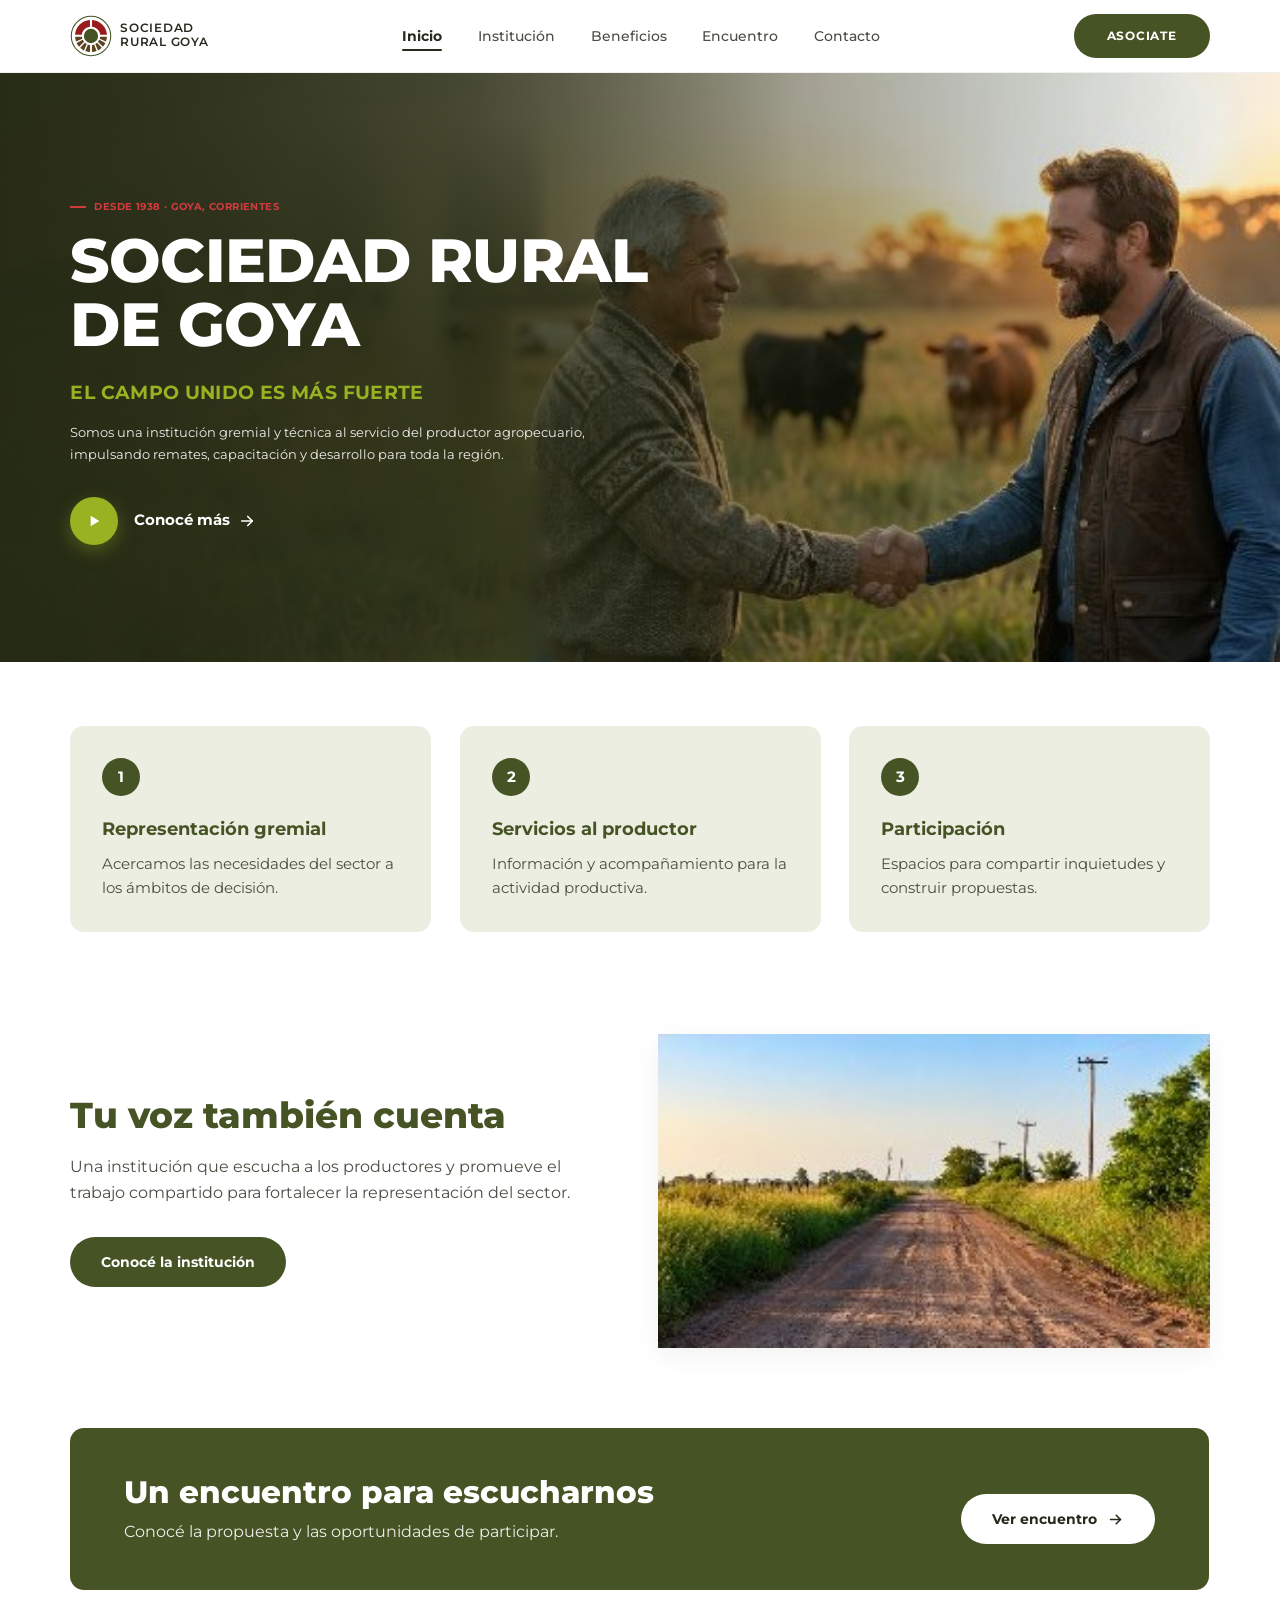
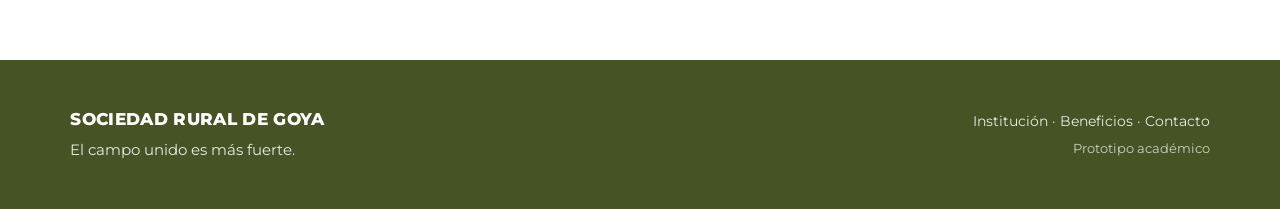
==== commit 8ab76266: "Logo SRG, carrusel 3s, mapa a Google Maps, ajustes del hero y ediciones manuales" ====
--- a/index.html
+++ b/index.html
@@ -71,9 +71,8 @@
         <div class="hero-home-content">
           <span class="hero-eyebrow">Desde 1938 · Goya, Corrientes</span>
           <h1 class="hero-title">
-            Sociedad<br />
-            Rural de<br />
-            Goya
+            Sociedad Rural <br />
+            de Goya
           </h1>
           <p class="hero-subtitle">El campo unido es más fuerte</p>
           <p class="hero-desc">
--- a/assets/css/styles.css
+++ b/assets/css/styles.css
@@ -116,7 +116,7 @@
 .brand-logo {
   display: inline-flex;
   align-items: center;
-  gap: 12px;
+  gap: 8px;
 }
 
 .brand-logo svg {
@@ -291,10 +291,10 @@
 .hero-eyebrow {
   display: inline-flex;
   align-items: center;
-  gap: 12px;
-  font-size: clamp(0.75rem, 0.85vw, 0.92rem);
+  gap: 8px;
+  font-size: clamp(0.62rem, 0.72vw, 0.78rem);
   font-weight: 700;
-  letter-spacing: 0.14em;
+  letter-spacing: 0.04em;
   text-transform: uppercase;
   color: var(--crimson-light);
   margin-bottom: 14px;
@@ -303,7 +303,7 @@
 .hero-eyebrow::before {
   content: '';
   display: inline-block;
-  width: 28px;
+  width: 16px;
   height: 2px;
   background-color: var(--crimson-light);
 }
@@ -337,6 +337,18 @@
   line-height: 1.6;
   color: rgba(255, 255, 255, 0.92);
   margin-bottom: 32px;
+}
+
+/* Inicio: the block is as wide as the title, and the description wraps inside that width (never wider than the title) */
+.hero-home .hero-home-content {
+  width: fit-content;
+  max-width: 100%;
+}
+
+.hero-home .hero-desc {
+  width: 0;
+  min-width: 100%;
+  font-size: clamp(0.84rem, 0.94vw, 1rem);
 }
 
 .hero-action {
@@ -655,9 +667,11 @@
   align-items: center;
 }
 
-.history-seal svg {
+.history-seal svg,
+.history-seal img {
   width: clamp(240px, 21vw, 340px);
   height: clamp(240px, 21vw, 340px);
+  object-fit: contain;
 }
 
 /* Horizontal Lockup Emblem on Beneficios */
@@ -1044,6 +1058,23 @@
 .map-banner-sub {
   font-size: clamp(0.94rem, 1.05vw, 1.14rem);
   color: rgba(255, 255, 255, 0.92);
+}
+
+.map-banner-card {
+  cursor: pointer;
+  text-decoration: none;
+  transition: box-shadow 0.25s ease, filter 0.25s ease;
+}
+
+.map-banner-card:hover,
+.map-banner-card:focus-visible {
+  box-shadow: 0 14px 32px rgba(37, 41, 28, 0.16);
+  filter: brightness(1.06);
+}
+
+.map-banner-card:focus-visible {
+  outline: 3px solid var(--lime-bright);
+  outline-offset: 3px;
 }
 
 /* =========================================
@@ -1165,7 +1196,7 @@
 .form-info-row {
   display: flex;
   align-items: flex-start;
-  gap: 12px;
+  gap: 8px;
   margin-bottom: 20px;
 }
 
@@ -1201,7 +1232,7 @@
 .form-checkbox-row {
   display: inline-flex;
   align-items: center;
-  gap: 12px;
+  gap: 8px;
   font-size: clamp(0.82rem, 0.92vw, 0.98rem);
   color: var(--text-body);
   cursor: pointer;
@@ -1531,6 +1562,7 @@
   color: rgba(255, 255, 255, 0.72);
 }
 
+
 /* =========================================
    RESPONSIVE DESIGN (MOBILE & TABLET)
    ========================================= */
@@ -1544,9 +1576,9 @@
 
 @media (max-width: 768px) {
   :root {
-    --side-pad: clamp(12px, 4vw, 18px);
-    --reveal-distance: 24px;
-    --reveal-distance-lg: 40px;
+    --side-pad: clamp(18px, 5vw, 24px);
+    --reveal-distance: 28px;
+    --reveal-distance-lg: 45px;
   }
 
   .container {
@@ -1560,17 +1592,17 @@
 
   /* Header: Logo left, only 3 lines right; Asociate inside dropdown */
   .navbar {
-    height: 60px;
+    height: 66px;
     width: 100%;
   }
 
   .brand-logo svg {
-    width: 36px;
-    height: 36px;
+    width: 40px;
+    height: 40px;
   }
 
   .brand-text {
-    font-size: 0.65rem;
+    font-size: 0.72rem;
   }
 
   .mobile-menu-toggle {
@@ -1584,13 +1616,13 @@
 
   .nav-links {
     position: absolute;
-    top: 60px;
+    top: 66px;
     left: 0;
     right: 0;
     background-color: var(--white);
     flex-direction: column;
     gap: 0;
-    padding: 12px 20px 18px;
+    padding: 14px 22px 20px;
     border-bottom: 1px solid rgba(70, 84, 37, 0.12);
     box-shadow: 0 12px 24px rgba(0, 0, 0, 0.08);
     display: none;
@@ -1606,22 +1638,22 @@
 
   .nav-links a {
     display: block;
-    padding: 10px 0;
-    font-size: 0.88rem;
+    padding: 11px 0;
+    font-size: 0.94rem;
   }
 
   .nav-item-cta-mobile {
     display: block;
-    padding-top: 10px;
+    padding-top: 12px;
   }
 
   .nav-links .btn-nav-cta-mobile {
     display: flex;
     width: 100%;
     justify-content: center;
-    padding: 11px 20px;
+    padding: 12px 20px;
     color: var(--white);
-    font-size: 0.8rem;
+    font-size: 0.84rem;
     font-weight: 700;
     letter-spacing: 0.06em;
     text-transform: uppercase;
@@ -1631,28 +1663,29 @@
     color: var(--white);
   }
 
-  /* Scale down global typography & spacing on mobile so it fits any phone cleanly */
+  /* Global buttons & headings with comfortable breathing room */
   .btn {
-    font-size: clamp(0.68rem, 2.7vw, 0.76rem);
-    padding: 9px 16px;
-    gap: 6px;
+    font-size: 0.84rem;
+    padding: 12px 22px;
+    gap: 8px;
   }
 
   .section-eyebrow {
-    font-size: clamp(0.58rem, 2.3vw, 0.65rem);
-    margin-bottom: 4px;
+    font-size: 0.7rem;
+    margin-bottom: 6px;
   }
 
   .section-heading {
-    font-size: clamp(1.15rem, 4.8vw, 1.35rem);
-    margin-bottom: 10px;
-  }
-
-  /* Heroes centered and scaled proportionally on all phones */
+    font-size: clamp(1.42rem, 5.8vw, 1.72rem);
+    margin-bottom: 14px;
+    line-height: 1.2;
+  }
+
+  /* Heroes: generous vertical height and air so text isn't compressed */
   .hero-home {
     width: 100%;
-    min-height: 260px;
-    padding: 30px 0;
+    min-height: 360px;
+    padding: 48px 0;
     background-position: 62% center;
     background-size: cover;
   }
@@ -1662,8 +1695,8 @@
   .hero-encuentro,
   .hero-asociate {
     width: 100%;
-    min-height: 210px;
-    padding: 28px 0;
+    min-height: 270px;
+    padding: 42px 0;
     background-size: cover;
   }
 
@@ -1673,14 +1706,20 @@
     width: 100%;
   }
 
-  .hero-eyebrow,
+  .hero-eyebrow {
+    font-size: 0.56rem;
+    letter-spacing: 0.03em;
+    gap: 6px;
+    margin-bottom: 8px;
+  }
+
   .hero-kicker-lime {
-    font-size: clamp(0.58rem, 2.3vw, 0.65rem);
-    margin-bottom: 6px;
+    font-size: 0.68rem;
+    margin-bottom: 10px;
   }
 
   .hero-eyebrow::before {
-    width: 16px;
+    width: 12px;
   }
 
   .hero-title,
@@ -1688,14 +1727,15 @@
   .hero-beneficios .hero-title,
   .hero-encuentro .hero-title,
   .hero-asociate .hero-title {
-    font-size: clamp(1.38rem, 5.8vw, 1.65rem);
-    margin-bottom: 10px;
+    font-size: clamp(1.72rem, 7vw, 2.15rem);
+    line-height: 1.08;
+    margin-bottom: 14px;
   }
 
   .hero-subtitle,
   .hero-lead-white {
-    font-size: clamp(0.76rem, 3.1vw, 0.88rem);
-    margin-bottom: 6px;
+    font-size: 0.94rem;
+    margin-bottom: 10px;
   }
 
   .hero-desc,
@@ -1703,23 +1743,33 @@
   .hero-beneficios .hero-desc,
   .hero-encuentro .hero-desc,
   .hero-asociate .hero-desc {
-    font-size: clamp(0.7rem, 2.8vw, 0.78rem);
-    line-height: 1.45;
-    margin-bottom: 14px;
-    max-width: 92%;
+    font-size: 0.88rem;
+    line-height: 1.58;
+    margin-bottom: 22px;
+    max-width: 100%;
+  }
+
+  .hero-home .hero-home-content {
+    width: fit-content;
+    max-width: 100%;
+  }
+
+  .hero-home .hero-desc {
+    font-size: 0.8rem;
+    line-height: 1.55;
   }
 
   .hero-play-btn {
-    width: 34px;
-    height: 34px;
+    width: 42px;
+    height: 42px;
   }
 
   .hero-action {
-    font-size: clamp(0.72rem, 2.8vw, 0.8rem);
-    gap: 10px;
-  }
-
-  /* Section paddings scaled down */
+    font-size: 0.88rem;
+    gap: 8px;
+  }
+
+  /* Spacious vertical separation between sections */
   .section-pillars,
   .section-voice,
   .section-history,
@@ -1733,93 +1783,84 @@
   .section-asociate-form,
   .section-confirm-hero,
   .section-confirm-next {
-    padding: 28px 0;
+    padding: 44px 0;
   }
 
   .section-cta-banner,
   .section-map-banner,
   .section-event-strip {
-    padding: 12px 0 28px;
-  }
-
-  /* Keep 3-column sections side-by-side in 3 equal, fluid columns that never overflow any phone width */
+    padding: 16px 0 44px;
+  }
+
+  /* 3-item sections: distributed as full-width, well-spaced cards so text is never squished into narrow strips */
   .pillars-grid,
   .role-cards-grid,
   .encuentro-cols,
   .confirm-next-cards {
-    grid-template-columns: repeat(3, minmax(0, 1fr));
-    gap: clamp(6px, 2vw, 10px);
+    grid-template-columns: minmax(0, 1fr);
+    gap: 16px;
     width: 100%;
   }
 
   .pillar-card,
   .role-card,
-  .confirm-step-card,
-  .encuentro-col {
+  .confirm-step-card {
     min-width: 0;
-    padding: clamp(10px, 2.8vw, 14px) clamp(7px, 2vw, 10px);
-    border-radius: 10px;
-    overflow-wrap: break-word;
-    word-wrap: break-word;
+    padding: 22px 20px;
+    border-radius: 14px;
+  }
+
+  .encuentro-cols > div {
+    padding: 20px;
+    background-color: var(--sage-light);
+    border-radius: 14px;
   }
 
   .pillar-badge {
-    width: clamp(22px, 6vw, 26px);
-    height: clamp(22px, 6vw, 26px);
-    font-size: clamp(0.64rem, 2.5vw, 0.72rem);
-    margin-bottom: 7px;
+    width: 32px;
+    height: 32px;
+    font-size: 0.85rem;
+    margin-bottom: 12px;
   }
 
   .role-number {
-    font-size: clamp(0.64rem, 2.5vw, 0.72rem);
-    margin-bottom: 4px;
+    font-size: 0.82rem;
+    margin-bottom: 6px;
   }
 
   .pillar-title,
   .role-card-title,
   .encuentro-col-title {
-    font-size: clamp(0.65rem, 2.6vw, 0.8rem);
-    line-height: 1.22;
-    margin-bottom: 5px;
-    overflow-wrap: break-word;
-    word-wrap: break-word;
+    font-size: 1.05rem;
+    line-height: 1.3;
+    margin-bottom: 6px;
   }
 
   .pillar-text,
   .role-card-text,
   .encuentro-col-text {
-    font-size: clamp(0.57rem, 2.22vw, 0.68rem);
-    line-height: 1.35;
-    overflow-wrap: break-word;
-    word-wrap: break-word;
-  }
-
-  /* Keep 2-column text/seal sections side-by-side, but give photo sections full width so photos look large */
+    font-size: 0.88rem;
+    line-height: 1.55;
+  }
+
+  /* 2-column sections (Text + Seal / Image): stacked with generous spacing so paragraphs have full width */
   .history-grid,
-  .confirm-hero-grid {
-    grid-template-columns: minmax(0, 1.15fr) minmax(0, 0.85fr);
-    gap: 12px;
-    align-items: center;
-  }
-
+  .confirm-hero-grid,
   .voice-grid,
   .topics-grid,
   .agenda-grid {
     grid-template-columns: minmax(0, 1fr);
-    gap: 18px;
+    gap: 26px;
   }
 
   .topics-image-frame,
   .agenda-photo-card,
   .voice-image-wrap {
     width: 100%;
-    border-radius: 12px;
-  }
-
-  .agenda-photo-card {
-    aspect-ratio: 16 / 10;
-  }
-
+    border-radius: 14px;
+  }
+
+  .agenda-photo-card,
   .topics-image-frame {
     aspect-ratio: 16 / 10;
   }
@@ -1828,40 +1869,47 @@
   .history-text p,
   .role-intro p,
   .benefits-intro p {
-    font-size: clamp(0.7rem, 2.8vw, 0.78rem);
-    line-height: 1.5;
-    margin-bottom: 12px;
+    font-size: 0.9rem;
+    line-height: 1.62;
+    margin-bottom: 14px;
   }
 
   .role-intro,
   .benefits-intro {
-    margin-bottom: 18px;
+    margin-bottom: 24px;
+  }
+
+  .history-seal {
+    display: flex;
+    justify-content: center;
+    padding-top: 4px;
   }
 
   .history-seal svg {
-    width: clamp(105px, 28vw, 135px);
-    height: clamp(105px, 28vw, 135px);
+    width: 170px;
+    height: 170px;
   }
 
   .horizontal-emblem {
-    gap: 8px;
+    gap: 14px;
+    justify-content: center;
   }
 
   .horizontal-emblem svg {
-    width: clamp(48px, 14vw, 68px);
-    height: clamp(48px, 14vw, 68px);
+    width: 74px;
+    height: 74px;
   }
 
   .horizontal-emblem-text {
-    font-size: clamp(0.75rem, 3vw, 0.95rem);
-  }
-
-  /* ACCIONES PARA LOS PRODUCTORES: 2x2 Square Grid ("dos y dos, como en un cuadrado") */
+    font-size: 1.1rem;
+  }
+
+  /* ACCIONES PARA LOS PRODUCTORES: 2x2 Square Grid with spacious padding */
   .actions-table {
     display: grid;
     grid-template-columns: repeat(2, minmax(0, 1fr));
-    gap: clamp(8px, 2.5vw, 12px);
-    margin-top: 16px;
+    gap: 14px;
+    margin-top: 20px;
     border-top: none;
     width: 100%;
   }
@@ -1870,269 +1918,293 @@
     min-width: 0;
     display: flex;
     flex-direction: column;
-    gap: 4px;
-    padding: clamp(11px, 3vw, 14px) clamp(9px, 2.5vw, 12px);
-    background-color: rgba(255, 255, 255, 0.55);
-    border-radius: 10px;
+    gap: 6px;
+    padding: 18px 14px;
+    background-color: rgba(255, 255, 255, 0.65);
+    border-radius: 12px;
     border-bottom: none;
     overflow-wrap: break-word;
   }
 
   .action-num {
-    font-size: clamp(0.66rem, 2.6vw, 0.72rem);
+    font-size: 0.78rem;
   }
 
   .action-name {
-    font-size: clamp(0.74rem, 3vw, 0.84rem);
-    line-height: 1.25;
+    font-size: clamp(0.84rem, 3.5vw, 0.95rem);
+    line-height: 1.28;
   }
 
   .action-desc {
-    font-size: clamp(0.62rem, 2.45vw, 0.7rem);
-    line-height: 1.4;
-  }
-
-  /* BENEFICIOS PARA SEGUIR CRECIENDO: 2x2 Square Grid */
+    font-size: clamp(0.74rem, 3vw, 0.82rem);
+    line-height: 1.48;
+  }
+
+  /* BENEFICIOS PARA SEGUIR CRECIENDO: 2x2 Square Grid with clear separation */
   .benefits-cards-2x2 {
     grid-template-columns: repeat(2, minmax(0, 1fr));
-    gap: clamp(8px, 2.5vw, 12px);
+    gap: 14px;
     width: 100%;
   }
 
   .benefit-media-card {
     min-width: 0;
-    grid-template-columns: minmax(0, 1fr);
-    padding: clamp(10px, 2.8vw, 12px);
-    gap: 10px;
-    border-radius: 10px;
+    display: flex;
+    flex-direction: column;
+    justify-content: space-between;
+    padding: 16px 14px;
+    gap: 14px;
+    border-radius: 12px;
     overflow-wrap: break-word;
   }
 
   .benefit-media-title {
-    font-size: clamp(0.74rem, 3vw, 0.84rem);
-    margin-bottom: 4px;
+    font-size: clamp(0.86rem, 3.6vw, 0.96rem);
+    margin-bottom: 6px;
+    line-height: 1.25;
   }
 
   .benefit-media-desc {
-    font-size: clamp(0.62rem, 2.45vw, 0.68rem);
-    line-height: 1.4;
+    font-size: clamp(0.74rem, 3vw, 0.82rem);
+    line-height: 1.48;
+  }
+
+  .benefit-media-img {
+    width: 100%;
+    aspect-ratio: 16 / 10;
+    border-radius: 8px;
   }
 
   /* Temas & Agenda items comfortable reading size with large photo */
   .topics-list,
   .agenda-list {
-    gap: 12px;
+    gap: 14px;
   }
 
   .topic-item {
-    padding: 10px 14px;
+    padding: 14px 18px;
   }
 
   .topic-title,
   .agenda-item-title {
-    font-size: clamp(0.84rem, 3.4vw, 0.94rem);
-    margin-bottom: 3px;
+    font-size: 0.98rem;
+    margin-bottom: 4px;
   }
 
   .topic-desc,
   .agenda-item-desc {
-    font-size: clamp(0.72rem, 2.9vw, 0.8rem);
-    line-height: 1.45;
+    font-size: 0.85rem;
+    line-height: 1.5;
   }
 
   .agenda-item {
-    gap: 12px;
-    padding: 10px 12px;
+    gap: 14px;
+    padding: 14px 16px;
   }
 
   .agenda-icon-circle {
-    width: 42px;
-    height: 42px;
+    width: 46px;
+    height: 46px;
     flex-shrink: 0;
   }
 
   .agenda-icon-circle svg {
-    width: 20px;
-    height: 20px;
-  }
-
-  /* Event Info Strip in 3 columns */
+    width: 22px;
+    height: 22px;
+  }
+
+  /* Event Info Strip distributed cleanly in rows so icons and text breathe */
   .event-strip-box {
-    grid-template-columns: repeat(3, minmax(0, 1fr));
-    padding: 12px 10px;
-    gap: 6px;
+    grid-template-columns: minmax(0, 1fr);
+    padding: 22px 24px;
+    gap: 18px;
     width: 100%;
   }
 
   .event-strip-item {
     min-width: 0;
-    gap: 6px;
+    gap: 14px;
+    justify-content: flex-start;
   }
 
   .event-strip-icon svg {
-    width: 22px;
-    height: 22px;
+    width: 34px;
+    height: 34px;
     flex-shrink: 0;
   }
 
   .event-strip-text {
-    font-size: clamp(0.58rem, 2.3vw, 0.68rem);
-    overflow-wrap: break-word;
-  }
-
-  /* CTA Banner & Map Banner */
+    font-size: 0.9rem;
+    line-height: 1.35;
+  }
+
+  .event-strip-text br {
+    display: none;
+  }
+
+  /* CTA Banner & Map Banner with comfortable stacking */
   .cta-banner-box {
-    padding: 18px 16px;
-    gap: 12px;
-    align-items: center;
+    flex-direction: column;
+    align-items: flex-start;
+    padding: 26px 22px;
+    gap: 18px;
   }
 
   .cta-banner-box--compact {
-    padding: 16px;
+    padding: 24px 22px;
   }
 
   .cta-banner-title,
   .cta-banner-box--compact .cta-banner-title {
-    font-size: clamp(0.86rem, 3.5vw, 0.98rem);
-    margin-bottom: 4px;
+    font-size: 1.18rem;
+    line-height: 1.28;
+    margin-bottom: 6px;
   }
 
   .cta-banner-sub {
-    font-size: clamp(0.66rem, 2.6vw, 0.74rem);
+    font-size: 0.86rem;
+    line-height: 1.45;
   }
 
   .map-banner-card {
-    min-height: 92px;
-    padding: 16px;
+    min-height: 120px;
+    padding: 22px;
   }
 
   .map-pin-large svg {
-    width: 26px;
-    height: 32px;
+    width: 34px;
+    height: 40px;
   }
 
   .map-banner-title {
-    font-size: clamp(0.84rem, 3.4vw, 0.92rem);
+    font-size: 1.05rem;
   }
 
   .map-banner-sub {
-    font-size: clamp(0.66rem, 2.6vw, 0.72rem);
-  }
-
-  /* Asociate Form & Confirmation on Mobile — larger and closer so it's comfortable to read and fill */
+    font-size: 0.84rem;
+  }
+
+  .affiliation-actions,
+  .confirm-actions {
+    margin-top: 24px;
+    gap: 8px;
+  }
+
+  /* Asociate Form & Confirmation on Mobile */
   .asociate-layout {
     grid-template-columns: minmax(0, 1fr);
-    gap: 20px;
+    gap: 24px;
   }
 
   .asociate-form-card {
-    padding: 24px 18px;
+    padding: 26px 20px;
     border-radius: 14px;
   }
 
   .asociate-form-title {
-    font-size: 1.3rem;
-    margin-bottom: 18px;
+    font-size: 1.35rem;
+    margin-bottom: 20px;
   }
 
   .form-grid-2col {
     grid-template-columns: minmax(0, 1fr);
-    gap: 14px;
+    gap: 16px;
   }
 
   .form-label {
+    font-size: 0.86rem;
+  }
+
+  .form-input {
+    height: 46px;
+    padding: 8px 14px;
+    font-size: 0.94rem;
+    width: 100%;
+  }
+
+  .form-divider {
+    margin: 22px 0 18px;
+  }
+
+  .form-info-badge {
+    width: 24px;
+    height: 24px;
+    font-size: 0.78rem;
+    flex-shrink: 0;
+  }
+
+  .form-info-text strong {
     font-size: 0.84rem;
   }
 
-  .form-input {
-    height: 44px;
-    padding: 8px 12px;
-    font-size: 0.92rem;
-    width: 100%;
-  }
-
-  .form-divider {
-    margin: 20px 0 16px;
-  }
-
-  .form-info-badge {
-    width: 22px;
-    height: 22px;
-    font-size: 0.76rem;
-    flex-shrink: 0;
-  }
-
-  .form-info-text strong {
-    font-size: 0.82rem;
-  }
-
   .form-info-text span {
-    font-size: 0.76rem;
+    font-size: 0.78rem;
   }
 
   .form-checkbox-row {
-    font-size: 0.82rem;
-    margin-bottom: 20px;
+    font-size: 0.84rem;
+    margin-bottom: 22px;
   }
 
   .form-buttons-row .btn {
-    font-size: 0.82rem;
-    padding: 11px 20px;
+    font-size: 0.86rem;
+    padding: 12px 22px;
   }
 
   .asociate-help-top {
-    padding: 28px 18px 18px;
+    padding: 28px 20px 20px;
   }
 
   .asociate-help-title {
-    font-size: 1.05rem;
+    font-size: 1.1rem;
   }
 
   .asociate-help-sub {
-    font-size: 0.84rem;
+    font-size: 0.88rem;
   }
 
   .confirm-giant-title {
-    font-size: clamp(1.55rem, 6.4vw, 1.95rem);
-    margin: 8px 0 12px;
+    font-size: clamp(1.85rem, 7vw, 2.2rem);
+    margin: 10px 0 14px;
   }
 
   .confirm-lead {
-    font-size: clamp(0.8rem, 3.2vw, 0.92rem);
+    font-size: 0.94rem;
   }
 
   .section-confirm-banner {
-    padding: 24px 0;
+    padding: 28px 0;
   }
 
   .confirm-banner-inner {
-    gap: 16px;
+    gap: 18px;
   }
 
   .confirm-check-circle {
-    width: 52px;
-    height: 52px;
+    width: 56px;
+    height: 56px;
     border-width: 3px;
     flex-shrink: 0;
   }
 
   .confirm-check-circle svg {
-    width: 26px;
-    height: 26px;
+    width: 16px;
+    height: 28px;
   }
 
   .confirm-banner-title {
-    font-size: clamp(1.15rem, 4.6vw, 1.35rem);
+    font-size: 1.3rem;
     margin-bottom: 6px;
   }
 
   .confirm-banner-text {
-    font-size: clamp(0.76rem, 3vw, 0.85rem);
+    font-size: 0.86rem;
+    line-height: 1.5;
   }
 
   /* Footer: Sociedad Rural on the left, links & Prototipo académico on the right */
   .site-footer {
-    padding: 22px 0;
+    padding: 30px 0;
   }
 
   .footer-inner {
@@ -2141,7 +2213,7 @@
     flex-wrap: nowrap;
     align-items: center;
     justify-content: space-between;
-    gap: 10px;
+    gap: 8px;
   }
 
   .footer-left {
@@ -2151,30 +2223,30 @@
   }
 
   .footer-brand-title {
-    font-size: clamp(0.66rem, 2.75vw, 0.82rem);
-    margin-bottom: 3px;
-    line-height: 1.2;
+    font-size: clamp(0.7rem, 2.9vw, 0.86rem);
+    margin-bottom: 4px;
+    line-height: 1.25;
   }
 
   .footer-brand-tagline {
-    font-size: clamp(0.58rem, 2.3vw, 0.7rem);
-    line-height: 1.3;
+    font-size: clamp(0.62rem, 2.4vw, 0.74rem);
+    line-height: 1.35;
   }
 
   .footer-right {
     text-align: right;
     flex: 0 0 auto;
-    font-size: clamp(0.58rem, 2.3vw, 0.7rem);
-    line-height: 1.3;
+    font-size: clamp(0.62rem, 2.4vw, 0.74rem);
+    line-height: 1.35;
   }
 
   .footer-links {
-    margin-bottom: 3px;
+    margin-bottom: 4px;
     white-space: nowrap;
   }
 
   .footer-meta {
-    font-size: clamp(0.54rem, 2.1vw, 0.65rem);
+    font-size: clamp(0.58rem, 2.2vw, 0.68rem);
   }
 }
 
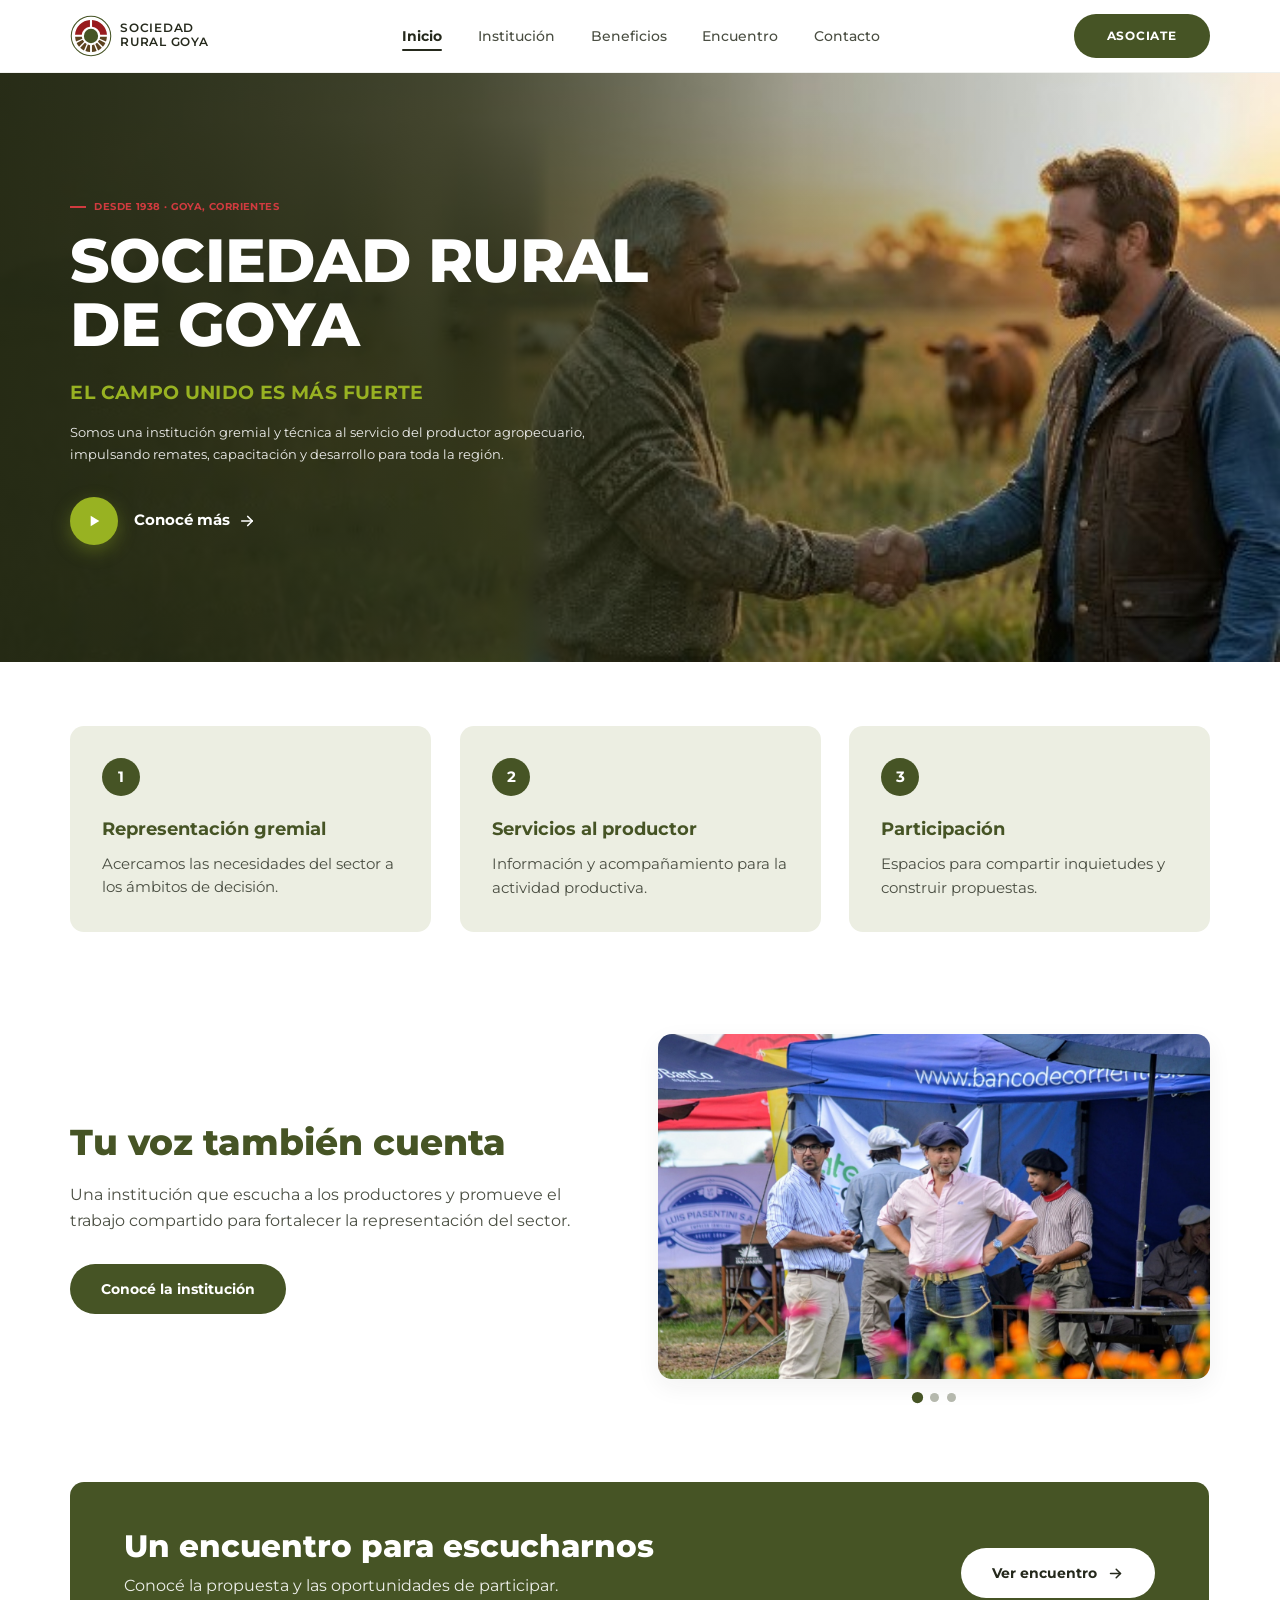
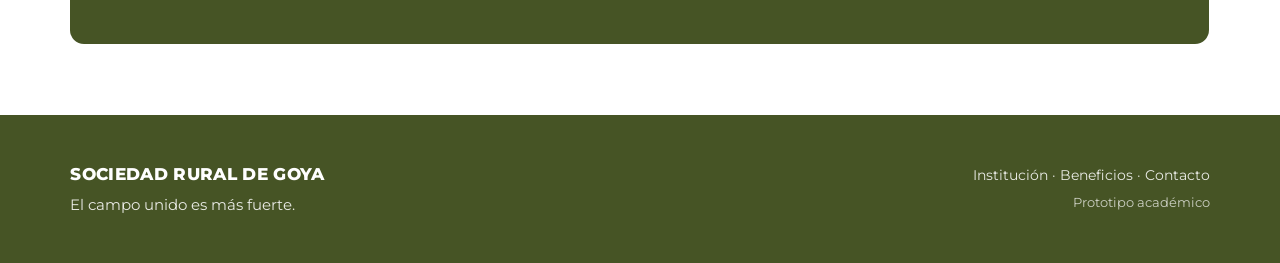
==== commit 878599ca: "Actualiza imágenes y mejoras del sitio" ====
--- a/index.html
+++ b/index.html
@@ -140,8 +140,15 @@
             </p>
             <a href="institucion.html" class="btn btn-olive" data-reveal="up" data-reveal-delay="200">Conocé la institución</a>
           </div>
-          <div class="voice-image-wrap" data-reveal="up-large" data-reveal-delay="200">
-            <img src="assets/img/caminos-rurales.jpg" alt="Camino rural en Goya, Corrientes" loading="lazy" />
+          <div class="voice-media" data-reveal="up-large" data-reveal-delay="200">
+            <div class="voice-image-wrap">
+              <img src="assets/img/a8.jpeg" alt="Sociedad Rural de Goya" id="voiceImage" />
+            </div>
+            <div class="carousel-dots" role="tablist" aria-label="Imágenes de la Sociedad Rural">
+              <button class="carousel-dot active" data-index="0" data-img="assets/img/a8.jpeg" aria-label="Foto 1"></button>
+              <button class="carousel-dot" data-index="1" data-img="assets/img/a6.jpeg" aria-label="Foto 2"></button>
+              <button class="carousel-dot" data-index="2" data-img="assets/img/a4.jpeg" aria-label="Foto 3"></button>
+            </div>
           </div>
         </div>
       </div>
--- a/assets/css/styles.css
+++ b/assets/css/styles.css
@@ -279,7 +279,7 @@
     ),
     url('../img/hero-inicio.jpg');
   background-size: cover;
-  background-position: center right;
+  background-position: 80% center;
   color: var(--white);
   padding: clamp(64px, 6vw, 110px) 0;
 }
@@ -477,15 +477,33 @@
   margin-bottom: 30px;
 }
 
+.voice-media {
+  display: flex;
+  flex-direction: column;
+  align-items: center;
+  width: 100%;
+}
+
 .voice-image-wrap {
+  width: 100%;
   overflow: hidden;
   box-shadow: var(--shadow-soft);
+  border-radius: var(--radius-md);
+  aspect-ratio: 16 / 10;
 }
 
 .voice-image-wrap img {
   width: 100%;
-  height: auto;
+  height: 100%;
   object-fit: cover;
+  opacity: 1;
+  transform: scale(1);
+  transition: opacity 0.45s cubic-bezier(0.4, 0, 0.2, 1), transform 0.55s cubic-bezier(0.22, 1, 0.36, 1);
+}
+
+.voice-image-wrap img.img-switching {
+  opacity: 0;
+  transform: scale(1.02);
 }
 
 /* =========================================
@@ -581,7 +599,7 @@
       rgba(28, 34, 18, 0) 100%
     ),
     url('../img/hero-encuentro.jpg');
-  background-position: center right;
+  background-position: 80% center;
 }
 
 .hero-institucion-content {
@@ -1096,7 +1114,7 @@
     ),
     url('../img/hero-asociate.jpg');
   background-size: cover;
-  background-position: center right;
+  background-position: 80% center;
   color: var(--white);
   padding: clamp(48px, 4.5vw, 80px) 0;
 }
@@ -1432,7 +1450,9 @@
 }
 
 .topics-image-frame img,
-.agenda-photo-card img {
+.agenda-photo-card img,
+.voice-image-wrap img {
+
   width: 100%;
   height: 100%;
   object-fit: cover;
@@ -1442,7 +1462,9 @@
 }
 
 .topics-image-frame img.img-switching,
-.agenda-photo-card img.img-switching {
+.agenda-photo-card img.img-switching,
+.voice-image-wrap img.img-switching {
+
   opacity: 0;
   transform: scale(1.02);
 }
@@ -1576,6 +1598,7 @@
 
 @media (max-width: 768px) {
   :root {
+    --header-height: 58px;
     --side-pad: clamp(18px, 5vw, 24px);
     --reveal-distance: 28px;
     --reveal-distance-lg: 45px;
@@ -1592,22 +1615,23 @@
 
   /* Header: Logo left, only 3 lines right; Asociate inside dropdown */
   .navbar {
-    height: 66px;
+    height: var(--header-height);
     width: 100%;
   }
 
   .brand-logo svg {
-    width: 40px;
-    height: 40px;
+    width: 34px;
+    height: 34px;
   }
 
   .brand-text {
-    font-size: 0.72rem;
+    font-size: 0.65rem;
   }
 
   .mobile-menu-toggle {
     display: inline-flex;
     margin-left: auto;
+    padding: 6px;
   }
 
   .btn-nav-cta {
@@ -1615,8 +1639,8 @@
   }
 
   .nav-links {
-    position: absolute;
-    top: 66px;
+    position: fixed;
+    top: var(--header-height);
     left: 0;
     right: 0;
     background-color: var(--white);
@@ -1686,7 +1710,7 @@
     width: 100%;
     min-height: 360px;
     padding: 48px 0;
-    background-position: 62% center;
+    background-position: 78% center;
     background-size: cover;
   }
 
@@ -2263,7 +2287,7 @@
 
 section[id],
 footer[id] {
-  scroll-margin-top: 88px;
+  scroll-margin-top: calc(var(--header-height) + 12px);
 }
 
 /* Initial hidden states (only when JS is active) */
@@ -2325,4 +2349,4 @@
     clip-path: none !important;
     transition: none !important;
   }
-}
+}
